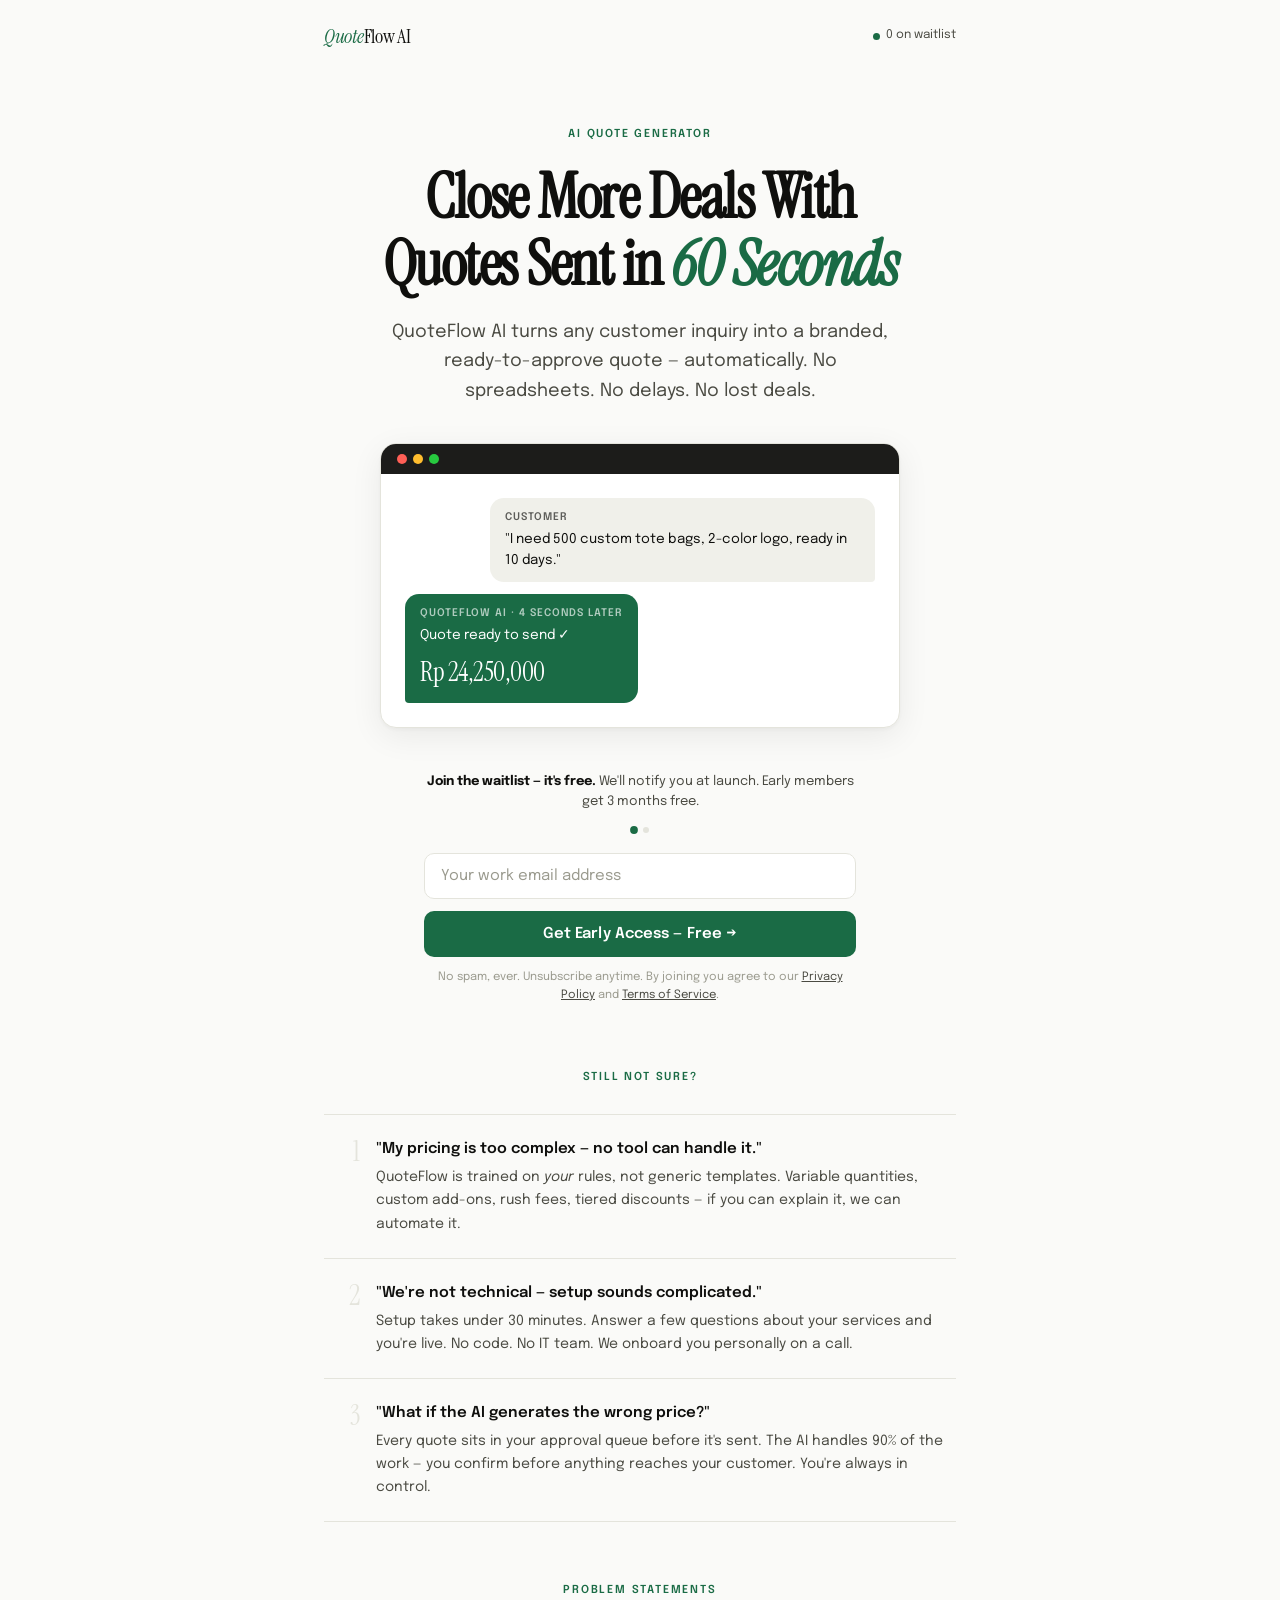
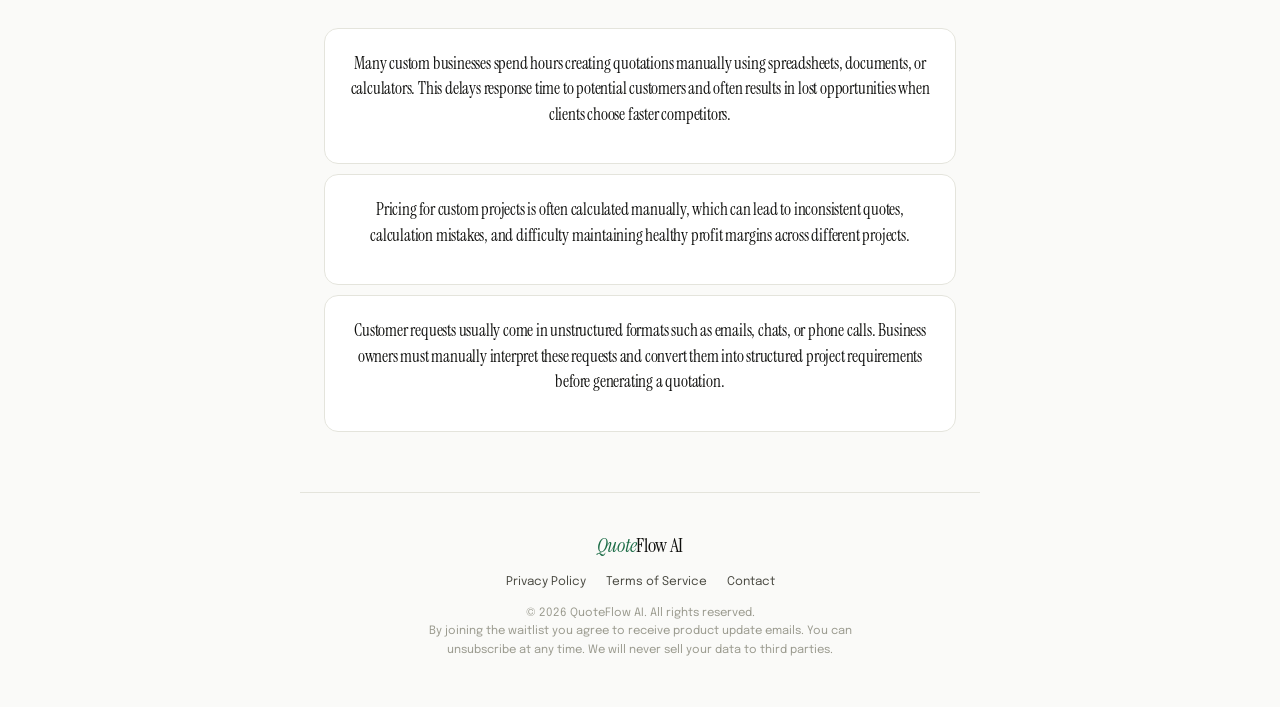
==== index.html @ b911acd9 "first commit" ====
<!doctype html>
<html lang="en">
  <head>
    <meta charset="UTF-8" />
    <meta name="viewport" content="width=device-width, initial-scale=1.0" />
    <title>QuoteFlow AI — Send Custom Business Quotes in 60 Seconds</title>
    <meta
      name="description"
      content="AI-powered quote generator for custom businesses. Stop losing deals to slow quotes. Generate, send, and close in under 60 seconds."
    />
    <link rel="preconnect" href="https://fonts.googleapis.com" />
    <link
      href="https://fonts.googleapis.com/css2?family=Instrument+Serif:ital@0;1&family=Epilogue:wght@400;500;600;700&display=swap"
      rel="stylesheet"
    />
    <link rel="icon" type="image/png" href="assets/logo.png" />

    <style>
      :root {
        --bg: #fafaf8;
        --ink: #0f0f0d;
        --ink2: #4a4a42;
        --accent: #1a6b45;
        --accent-light: #e8f5ef;
        --accent-hover: #155438;
        --border: #e4e4dc;
        --surface: #ffffff;
        --warn: #c0392b;
        --warn-bg: #fdf2f2;
      }

      *,
      *::before,
      *::after {
        box-sizing: border-box;
        margin: 0;
        padding: 0;
      }
      html {
        font-size: 16px;
      }
      body {
        background: var(--bg);
        color: var(--ink);
        font-family: "Epilogue", sans-serif;
        line-height: 1.6;
        -webkit-font-smoothing: antialiased;
      }

      /* ── NAV ── */
      nav {
        padding: 20px 24px;
        display: flex;
        align-items: center;
        justify-content: space-between;
        max-width: 680px;
        margin: 0 auto;
      }
      .logo {
        font-family: "Instrument Serif", serif;
        font-size: 20px;
        color: var(--ink);
        text-decoration: none;
        letter-spacing: -0.3px;
      }
      .logo em {
        font-style: italic;
        color: var(--accent);
      }
      .nav-count {
        font-size: 12px;
        color: var(--ink2);
        display: flex;
        align-items: center;
        gap: 6px;
      }
      .dot {
        width: 7px;
        height: 7px;
        border-radius: 50%;
        background: var(--accent);
        animation: blink 2s ease infinite;
      }
      @keyframes blink {
        0%,
        100% {
          opacity: 1;
        }
        50% {
          opacity: 0.3;
        }
      }

      /* ── HERO ── */
      .hero {
        max-width: 680px;
        margin: 0 auto;
        padding: 48px 24px 0;
        text-align: center;
      }
      .eyebrow {
        display: inline-block;
        font-size: 11px;
        font-weight: 600;
        letter-spacing: 1.8px;
        text-transform: uppercase;
        color: var(--accent);
        margin-bottom: 20px;
        animation: fadeUp 0.5s ease both;
      }
      h1 {
        font-family: "Instrument Serif", serif;
        font-size: clamp(38px, 7vw, 62px);
        line-height: 1.08;
        letter-spacing: -1.5px;
        color: var(--ink);
        margin-bottom: 20px;
        animation: fadeUp 0.5s 0.08s ease both;
      }
      h1 em {
        font-style: italic;
        color: var(--accent);
      }
      .subheadline {
        font-size: clamp(16px, 2.5vw, 18px);
        color: var(--ink2);
        font-weight: 400;
        max-width: 500px;
        margin: 0 auto 36px;
        line-height: 1.65;
        animation: fadeUp 0.5s 0.16s ease both;
      }

      /* ── PRODUCT VISUAL ── */
      .product-visual {
        margin: 0 auto 44px;
        max-width: 520px;
        background: var(--surface);
        border: 1px solid var(--border);
        border-radius: 16px;
        overflow: hidden;
        box-shadow:
          0 2px 4px rgba(0, 0, 0, 0.04),
          0 8px 32px rgba(0, 0, 0, 0.07);
        animation: fadeUp 0.5s 0.24s ease both;
      }
      .visual-bar {
        background: #1c1c1a;
        padding: 10px 16px;
        display: flex;
        align-items: center;
        gap: 6px;
      }
      .visual-bar span {
        width: 10px;
        height: 10px;
        border-radius: 50%;
      }
      .visual-bar span:nth-child(1) {
        background: #ff5f56;
      }
      .visual-bar span:nth-child(2) {
        background: #ffbd2e;
      }
      .visual-bar span:nth-child(3) {
        background: #27c93f;
      }
      .visual-body {
        padding: 24px;
        text-align: left;
      }
      .chat-bubble {
        display: flex;
        flex-direction: column;
        gap: 12px;
      }
      .msg {
        max-width: 82%;
        padding: 11px 15px;
        border-radius: 14px;
        font-size: 13.5px;
        line-height: 1.55;
      }
      .msg.user {
        background: #f0f0ea;
        color: var(--ink);
        align-self: flex-end;
        border-bottom-right-radius: 4px;
      }
      .msg.ai {
        background: var(--accent);
        color: #fff;
        align-self: flex-start;
        border-bottom-left-radius: 4px;
      }
      .msg-label {
        font-size: 10.5px;
        font-weight: 600;
        text-transform: uppercase;
        letter-spacing: 1px;
        opacity: 0.65;
        margin-bottom: 4px;
      }
      .quote-line {
        font-family: "Instrument Serif", serif;
        font-size: 26px;
        display: block;
        margin-top: 6px;
        letter-spacing: -0.5px;
      }

      /* ── FORM ── */
      .form-wrap {
        max-width: 480px;
        margin: 0 auto;
        padding: 0 24px;
        animation: fadeUp 0.5s 0.3s ease both;
      }
      .form-reason {
        font-size: 13px;
        color: var(--ink2);
        text-align: center;
        margin-bottom: 16px;
        line-height: 1.5;
      }
      .form-reason strong {
        color: var(--ink);
      }
      .form-step {
        display: none;
      }
      .form-step.active {
        display: block;
      }
      .step-progress {
        display: flex;
        justify-content: center;
        gap: 6px;
        margin-bottom: 20px;
      }
      .step-dot {
        width: 6px;
        height: 6px;
        border-radius: 50%;
        background: var(--border);
        transition:
          background 0.3s,
          transform 0.3s;
      }
      .step-dot.active {
        background: var(--accent);
        transform: scale(1.3);
      }
      .step-dot.done {
        background: var(--accent);
        opacity: 0.4;
      }
      .field-group {
        display: flex;
        flex-direction: column;
        gap: 10px;
        margin-bottom: 12px;
      }
      input[type="text"],
      input[type="email"],
      select {
        width: 100%;
        padding: 14px 16px;
        font-size: 15px;
        font-family: "Epilogue", sans-serif;
        background: var(--surface);
        border: 1.5px solid var(--border);
        border-radius: 10px;
        color: var(--ink);
        outline: none;
        transition:
          border-color 0.2s,
          box-shadow 0.2s;
        -webkit-appearance: none;
        appearance: none;
      }
      input::placeholder {
        color: #9a9a8e;
      }
      select {
        color: #9a9a8e;
      }
      select.filled {
        color: var(--ink);
      }
      input:focus,
      select:focus {
        border-color: var(--accent);
        box-shadow: 0 0 0 3px rgba(26, 107, 69, 0.1);
      }
      input.error {
        border-color: var(--warn) !important;
        box-shadow: 0 0 0 3px rgba(192, 57, 43, 0.08) !important;
        background: var(--warn-bg);
      }

      /* Inline field hint (error or helper) */
      .field-hint {
        font-size: 12px;
        margin-top: -4px;
        padding: 0 4px;
        line-height: 1.4;
      }
      .field-hint.error-hint {
        color: var(--warn);
      }

      /* Form-level error banner */
      .form-error-box {
        display: none;
        background: var(--warn-bg);
        border: 1px solid rgba(192, 57, 43, 0.25);
        border-radius: 10px;
        padding: 12px 16px;
        font-size: 13.5px;
        color: var(--warn);
        margin-bottom: 14px;
        line-height: 1.5;
        text-align: center;
      }

      .btn {
        width: 100%;
        padding: 15px;
        background: var(--accent);
        color: #fff;
        border: none;
        border-radius: 10px;
        font-size: 15px;
        font-family: "Epilogue", sans-serif;
        font-weight: 600;
        cursor: pointer;
        transition:
          background 0.2s,
          transform 0.15s,
          opacity 0.2s;
        letter-spacing: 0.1px;
        display: flex;
        align-items: center;
        justify-content: center;
        gap: 8px;
      }
      .btn:hover:not(:disabled) {
        background: var(--accent-hover);
        transform: translateY(-1px);
      }
      .btn:active:not(:disabled) {
        transform: translateY(0);
      }
      .btn:disabled {
        opacity: 0.65;
        cursor: not-allowed;
      }

      .btn.secondary {
        background: transparent;
        color: var(--ink2);
        font-weight: 500;
        font-size: 13px;
        padding: 10px;
        margin-top: 2px;
        border: none;
        cursor: pointer;
        font-family: "Epilogue", sans-serif;
        transition: color 0.2s;
        width: 100%;
        display: flex;
        align-items: center;
        justify-content: center;
      }
      .btn.secondary:hover:not(:disabled) {
        color: var(--ink);
        background: transparent;
        transform: none;
      }

      /* Spinner */
      .spinner {
        width: 15px;
        height: 15px;
        border: 2px solid rgba(255, 255, 255, 0.35);
        border-top-color: #fff;
        border-radius: 50%;
        animation: spin 0.7s linear infinite;
        flex-shrink: 0;
      }
      .btn.secondary .spinner {
        border-color: rgba(0, 0, 0, 0.2);
        border-top-color: var(--ink2);
      }
      @keyframes spin {
        to {
          transform: rotate(360deg);
        }
      }

      .privacy-note {
        text-align: center;
        font-size: 11.5px;
        color: #9a9a8e;
        margin-top: 12px;
        line-height: 1.55;
      }
      .privacy-note a {
        color: var(--ink2);
        text-decoration: underline;
      }

      /* ── BELOW FOLD ── */
      .below-fold {
        max-width: 680px;
        margin: 0 auto;
        padding: 64px 24px 0;
      }
      .section-label {
        font-size: 11px;
        font-weight: 600;
        letter-spacing: 1.8px;
        text-transform: uppercase;
        color: var(--accent);
        margin-bottom: 28px;
        text-align: center;
      }

      /* Objections */
      .objections {
        margin-bottom: 60px;
      }
      .obj-list {
        display: flex;
        flex-direction: column;
      }
      .obj-item {
        display: grid;
        grid-template-columns: 36px 1fr;
        gap: 16px;
        padding: 22px 0;
        border-bottom: 1px solid var(--border);
        align-items: start;
      }
      .obj-item:first-child {
        border-top: 1px solid var(--border);
      }
      .obj-num {
        font-family: "Instrument Serif", serif;
        font-size: 28px;
        color: var(--border);
        line-height: 1.1;
        text-align: right;
      }
      .obj-content h3 {
        font-size: 15px;
        font-weight: 600;
        margin-bottom: 5px;
      }
      .obj-content p {
        font-size: 14px;
        color: var(--ink2);
        line-height: 1.65;
      }

      /* Social proof */
      .social-proof {
        margin-bottom: 60px;
      }
      .problem-statement {
        background: var(--surface);
        border: 1px solid var(--border);
        border-radius: 14px;
        padding: 22px 24px;
        margin-bottom: 10px;
      }
      .problem-statement blockquote {
        font-family: "Instrument Serif", serif;
        text-align: center;
        font-size: 17px;
        line-height: 1.5;
        color: var(--ink);
        margin-bottom: 14px;
        letter-spacing: -0.2px;
      }

      /* ── SUCCESS ── */
      .success-state {
        display: none;
        text-align: center;
        padding: 36px 24px;
        max-width: 480px;
        margin: 0 auto;
      }
      .success-icon {
        width: 52px;
        height: 52px;
        background: var(--accent-light);
        border-radius: 50%;
        display: flex;
        align-items: center;
        justify-content: center;
        font-size: 22px;
        margin: 0 auto 18px;
        color: var(--accent);
      }
      .success-state h2 {
        font-family: "Instrument Serif", serif;
        font-size: 28px;
        letter-spacing: -0.5px;
        margin-bottom: 10px;
      }
      .success-state p {
        font-size: 15px;
        color: var(--ink2);
        max-width: 340px;
        margin: 0 auto 20px;
        line-height: 1.6;
      }
      .share-row {
        display: flex;
        gap: 10px;
        justify-content: center;
        flex-wrap: wrap;
        margin-top: 18px;
      }
      .share-btn {
        padding: 9px 18px;
        border-radius: 8px;
        font-size: 13px;
        font-weight: 600;
        font-family: "Epilogue", sans-serif;
        cursor: pointer;
        border: 1.5px solid var(--border);
        background: transparent;
        color: var(--ink2);
        transition: border-color 0.2s;
      }
      .share-btn:hover {
        border-color: var(--ink);
      }

      /* ── FOOTER ── */
      footer {
        max-width: 680px;
        margin: 0 auto;
        padding: 36px 24px 48px;
        border-top: 1px solid var(--border);
        display: flex;
        flex-direction: column;
        align-items: center;
        gap: 12px;
        text-align: center;
      }
      .footer-links {
        display: flex;
        gap: 20px;
        flex-wrap: wrap;
        justify-content: center;
      }
      .footer-links a {
        font-size: 12px;
        color: var(--ink2);
        text-decoration: none;
        transition: color 0.2s;
      }
      .footer-links a:hover {
        color: var(--ink);
      }
      footer p {
        font-size: 11.5px;
        color: #9a9a8e;
        line-height: 1.6;
        max-width: 480px;
      }

      /* ── ANIMATIONS ── */
      @keyframes fadeUp {
        from {
          opacity: 0;
          transform: translateY(16px);
        }
        to {
          opacity: 1;
          transform: translateY(0);
        }
      }
      .reveal {
        opacity: 0;
        transform: translateY(18px);
        transition:
          opacity 0.55s ease,
          transform 0.55s ease;
      }
      .reveal.in {
        opacity: 1;
        transform: translateY(0);
      }

      /* ── RESPONSIVE ── */
      @media (max-width: 480px) {
        h1 {
          font-size: 36px;
          letter-spacing: -1px;
        }
        .visual-body {
          padding: 18px;
        }
        .obj-item {
          grid-template-columns: 28px 1fr;
          gap: 12px;
        }
      }
    </style>
  </head>
  <body>
    <!-- NAV -->
    <nav>
      <a class="logo" href="#"><em>Quote</em>Flow AI</a>
      <div class="nav-count">
        <span class="dot"></span>
        <span id="nav-count">0 on waitlist</span>
      </div>
    </nav>

    <!-- HERO -->
    <section class="hero">
      <span class="eyebrow">AI Quote Generator</span>
      <h1>Close More Deals With<br />Quotes Sent in <em>60 Seconds</em></h1>
      <p class="subheadline">
        QuoteFlow AI turns any customer inquiry into a branded, ready-to-approve
        quote — automatically. No spreadsheets. No delays. No lost deals.
      </p>

      <div class="product-visual">
        <div class="visual-bar"><span></span><span></span><span></span></div>
        <div class="visual-body">
          <div class="chat-bubble">
            <div class="msg user">
              <div class="msg-label">Customer</div>
              "I need 500 custom tote bags, 2-color logo, ready in 10 days."
            </div>
            <div class="msg ai">
              <div class="msg-label">QuoteFlow AI · 4 seconds later</div>
              Quote ready to send ✓
              <span class="quote-line">Rp 24,250,000</span>
            </div>
          </div>
        </div>
      </div>
    </section>

    <!-- WAITLIST FORM -->
    <div class="form-wrap" id="form-wrap">
      <p class="form-reason">
        <strong>Join the waitlist — it's free.</strong> We'll notify you at
        launch. Early members get 3 months free.
      </p>

      <div class="step-progress">
        <span class="step-dot active" id="dot-1"></span>
        <span class="step-dot" id="dot-2"></span>
      </div>

      <!-- Step 1: email only -->
      <div class="form-step active" id="step-1">
        <div id="form-error-1" class="form-error-box"></div>
        <div class="field-group">
          <input
            type="email"
            id="s1-email"
            placeholder="Your work email address"
            autocomplete="email"
          />
        </div>
        <button class="btn" id="btn-step1" onclick="goStep2()">
          Get Early Access — Free →
        </button>
        <p class="privacy-note">
          No spam, ever. Unsubscribe anytime. By joining you agree to our
          <a href="#privacy">Privacy Policy</a> and
          <a href="#terms">Terms of Service</a>.
        </p>
      </div>

      <!-- Step 2: qualify -->
      <div class="form-step" id="step-2">
        <div id="form-error-2" class="form-error-box"></div>
        <div class="field-group">
          <input
            type="text"
            id="s2-name"
            placeholder="Your first name"
            autocomplete="given-name"
          />
          <select id="s2-type" onchange="this.classList.add('filled')">
            <option value="" disabled selected>Type of business you run</option>
            <option>Printing &amp; Merchandise</option>
            <option>Events &amp; Catering</option>
            <option>Cleaning &amp; Maintenance</option>
            <option>Construction &amp; Renovation</option>
            <option>Consulting &amp; Services</option>
            <option>Logistics &amp; Delivery</option>
            <option>Other custom business</option>
          </select>
        </div>
        <button class="btn" id="btn-submit" onclick="submitForm()">
          Reserve My Spot →
        </button>
        <button class="btn secondary" id="btn-skip" onclick="skipStep2()">
          Skip this step
        </button>
        <p class="privacy-note">Takes 10 seconds. No credit card required.</p>
      </div>
    </div>

    <!-- SUCCESS -->
    <div class="success-state" id="success-state">
      <div class="success-icon">✓</div>
      <h2>You're on the list.</h2>
      <p>
        We'll email you the moment early access opens. Early members get
        <strong>3 months free</strong>.
      </p>
      <div class="share-row">
        <button class="share-btn" onclick="shareTwitter()">Share on X</button>
        <button class="share-btn" onclick="shareWhatsApp()">
          Share on WhatsApp
        </button>
      </div>
    </div>

    <!-- BELOW FOLD -->
    <div class="below-fold">
      <div class="objections reveal">
        <div class="section-label">Still Not Sure?</div>
        <div class="obj-list">
          <div class="obj-item">
            <div class="obj-num">1</div>
            <div class="obj-content">
              <h3>"My pricing is too complex — no tool can handle it."</h3>
              <p>
                QuoteFlow is trained on <em>your</em> rules, not generic
                templates. Variable quantities, custom add-ons, rush fees,
                tiered discounts — if you can explain it, we can automate it.
              </p>
            </div>
          </div>
          <div class="obj-item">
            <div class="obj-num">2</div>
            <div class="obj-content">
              <h3>"We're not technical — setup sounds complicated."</h3>
              <p>
                Setup takes under 30 minutes. Answer a few questions about your
                services and you're live. No code. No IT team. We onboard you
                personally on a call.
              </p>
            </div>
          </div>
          <div class="obj-item">
            <div class="obj-num">3</div>
            <div class="obj-content">
              <h3>"What if the AI generates the wrong price?"</h3>
              <p>
                Every quote sits in your approval queue before it's sent. The AI
                handles 90% of the work — you confirm before anything reaches
                your customer. You're always in control.
              </p>
            </div>
          </div>
        </div>
      </div>

      <div class="social-proof reveal">
        <div class="section-label">problem statements</div>
        <div class="problem-statement">
          <blockquote>
            Many custom businesses spend hours creating quotations manually
            using spreadsheets, documents, or calculators. This delays response
            time to potential customers and often results in lost opportunities
            when clients choose faster competitors.
          </blockquote>
        </div>
        <div class="problem-statement">
          <blockquote>
            Pricing for custom projects is often calculated manually, which can
            lead to inconsistent quotes, calculation mistakes, and difficulty
            maintaining healthy profit margins across different projects.
          </blockquote>
        </div>
        <div class="problem-statement">
          <blockquote>
            Customer requests usually come in unstructured formats such as
            emails, chats, or phone calls. Business owners must manually
            interpret these requests and convert them into structured project
            requirements before generating a quotation.
          </blockquote>
        </div>
      </div>
    </div>

    <!-- FOOTER -->
    <footer>
      <a class="logo" href="#"><em>Quote</em>Flow AI</a>
      <div class="footer-links">
        <a href="privacy-policy.html" id="privacy">Privacy Policy</a>
        <a href="terms-of-service.html" id="terms">Terms of Service</a>
        <a href="contact.html" id="contact">Contact</a>
      </div>
      <p>
        © 2026 QuoteFlow AI. All rights reserved.<br />
        By joining the waitlist you agree to receive product update emails. You
        can unsubscribe at any time. We will never sell your data to third
        parties.
      </p>
    </footer>

    <script>
      // ─────────────────────────────────────────────
      // Waitlist count
      // ─────────────────────────────────────────────
      document.addEventListener("DOMContentLoaded", () => {
        fetchNumberOfWaitingList();
      });

      // ─────────────────────────────────────────────
      // Supabase config
      // ─────────────────────────────────────────────
      const SUPABASE_URL = "https://mjnauehridsaifwrlgvd.supabase.co";
      const SUPABASE_KEY = "sb_publishable_pMNjaaABKfyoD5Botmt80w_y_D4j9Zf";

      async function fetchNumberOfWaitingList() {
        try {
          const res = await fetch(`${SUPABASE_URL}/rest/v1/waitlist`, {
            method: "HEAD",
            headers: {
              apikey: SUPABASE_KEY,
              Authorization: `Bearer ${SUPABASE_KEY}`,
              Prefer: "count=exact,head=true",
            },
          });

          if (!res.ok)
            throw new Error("Failed to fetch number of waiting list");

          const contentRange = res.headers.get("content-range");
          const count = contentRange ? contentRange.split("/")[1] : 0;

          const navCountEl = document.getElementById("nav-count");
          if (navCountEl) {
            navCountEl.textContent = `${count} on waitlist`;
          }
        } catch (err) {
          console.error(err);
        }
      }

      async function insertWaitlist(payload) {
        let res;
        try {
          res = await fetch(`${SUPABASE_URL}/rest/v1/waitlist`, {
            method: "POST",
            headers: {
              "Content-Type": "application/json",
              apikey: SUPABASE_KEY,
              Authorization: `Bearer ${SUPABASE_KEY}`,
              Prefer: "return=minimal",
            },
            body: JSON.stringify(payload),
          });

          if (res.ok) return;

          const errBody = await res.json().catch(() => ({}));
          const msg = (errBody.message || errBody.details || "").toLowerCase();
          const code = errBody.code || "";

          if (
            res.status === 409 ||
            code === "23505" ||
            msg.includes("duplicate")
          ) {
            throw { type: "duplicate" };
          }

          if (res.status === 400) {
            throw {
              type: "bad_request",
              detail: errBody.message || "Invalid data.",
            };
          }

          if (res.status === 401 || res.status === 403) {
            throw { type: "auth", detail: "Configuration error." };
          }

          if (res.status >= 500) {
            throw { type: "server" };
          }

          throw { type: "unknown", status: res.status };
        } catch (err) {
          if (err.type) throw err;

          throw { type: "network", detail: err.message };
        }
      }

      // ─────────────────────────────────────────────
      // State
      // ─────────────────────────────────────────────
      let collectedEmail = "";
      let isSubmitting = false;

      // ─────────────────────────────────────────────
      // Validation helpers
      // ─────────────────────────────────────────────
      function isValidEmail(v) {
        return /^[^\s@]+@[^\s@]+\.[^\s@]{2,}$/.test(v);
      }

      // ─────────────────────────────────────────────
      // Field-level error UI
      // ─────────────────────────────────────────────
      function setFieldError(el, msg) {
        el.classList.add("error");
        const existing = el.parentElement.querySelector(".field-hint");
        if (existing) existing.remove();
        const hint = document.createElement("p");
        hint.className = "field-hint error-hint";
        hint.textContent = msg;
        el.after(hint);
        el.addEventListener("input", () => clearFieldError(el), { once: true });
      }

      function clearFieldError(el) {
        el.classList.remove("error");
        const hint = el.parentElement.querySelector(".field-hint");
        if (hint) hint.remove();
      }

      // ─────────────────────────────────────────────
      // Form-level error banner
      // ─────────────────────────────────────────────
      function showBanner(stepId, msg) {
        const box = document.getElementById("form-error-" + stepId);
        box.textContent = msg;
        box.style.display = "block";
        box.scrollIntoView({ behavior: "smooth", block: "nearest" });
      }

      function hideBanner(stepId) {
        const box = document.getElementById("form-error-" + stepId);
        if (box) box.style.display = "none";
      }

      // ─────────────────────────────────────────────
      // Button loading state
      // ─────────────────────────────────────────────
      function setLoading(btn, on, label) {
        if (on) {
          btn.disabled = true;
          btn.innerHTML = `<span class="spinner"></span> ${label || "Saving…"}`;
        } else {
          btn.disabled = false;
          btn.textContent = btn.dataset.label;
        }
      }

      // ─────────────────────────────────────────────
      // Cache original labels on page load
      // ─────────────────────────────────────────────
      document.addEventListener("DOMContentLoaded", () => {
        document.querySelectorAll(".btn").forEach((b) => {
          b.dataset.label = b.textContent.trim();
        });

        document.getElementById("s1-email").addEventListener("keydown", (e) => {
          if (e.key === "Enter") goStep2();
        });
        document.getElementById("s2-name").addEventListener("keydown", (e) => {
          if (e.key === "Enter") submitForm();
        });
      });

      // ─────────────────────────────────────────────
      // Error message map
      // ─────────────────────────────────────────────
      function getErrorMessage(err) {
        if (!navigator.onLine) {
          return "You appear to be offline. Please check your connection and try again.";
        }
        switch (err.type) {
          case "duplicate":
            return "This email is already on the waitlist — you're in! 🎉 Check your inbox for a confirmation.";
          case "bad_request":
            return (
              err.detail ||
              "Something looks off with the data submitted. Please try again."
            );
          case "auth":
            return "Configuration error on our end. Please email hello@quoteflow.ai.";
          case "server":
            return "Our server had a hiccup. Please try again in a moment.";
          default:
            return "Something went wrong. Please try again or contact hello@quoteflow.ai.";
        }
      }

      // ─────────────────────────────────────────────
      // Step 1 → Step 2
      // ─────────────────────────────────────────────
      function goStep2() {
        hideBanner(1);
        const emailEl = document.getElementById("s1-email");
        const email = emailEl.value.trim();

        if (!email) {
          setFieldError(emailEl, "Please enter your email address.");
          emailEl.focus();
          return;
        }
        if (!isValidEmail(email)) {
          setFieldError(
            emailEl,
            "Please enter a valid email — e.g. you@company.com",
          );
          emailEl.focus();
          return;
        }

        collectedEmail = email;

        document.getElementById("step-1").classList.remove("active");
        document.getElementById("step-2").classList.add("active");
        document.getElementById("dot-1").classList.remove("active");
        document.getElementById("dot-1").classList.add("done");
        document.getElementById("dot-2").classList.add("active");
        document.getElementById("s2-name").focus();
      }

      // ─────────────────────────────────────────────
      // Step 2 submit (with name + type)
      // ─────────────────────────────────────────────
      async function submitForm() {
        if (isSubmitting) return;
        hideBanner(2);

        const nameEl = document.getElementById("s2-name");
        const typeEl = document.getElementById("s2-type");
        const btn = document.getElementById("btn-submit");

        const name = nameEl.value.trim();
        const business_type = typeEl.value || null;

        if (!name) {
          setFieldError(nameEl, "Please enter your name.");
          nameEl.focus();
          return;
        }

        isSubmitting = true;
        setLoading(btn, true, "Saving…");
        document.getElementById("btn-skip").disabled = true;

        try {
          await insertWaitlist({ email: collectedEmail, name, business_type });
          showSuccess();
        } catch (err) {
          setLoading(btn, false);
          document.getElementById("btn-skip").disabled = false;
          isSubmitting = false;

          showBanner(2, getErrorMessage(err));
        }
      }

      // ─────────────────────────────────────────────
      // Skip step 2 (email only)
      // ─────────────────────────────────────────────
      async function skipStep2() {
        if (isSubmitting) return;
        hideBanner(2);

        const btn = document.getElementById("btn-skip");
        const submit = document.getElementById("btn-submit");

        isSubmitting = true;
        setLoading(btn, true, "Saving…");
        submit.disabled = true;

        try {
          await insertWaitlist({
            email: collectedEmail,
            name: null,
            business_type: null,
          });
          showSuccess();
        } catch (err) {
          setLoading(btn, false);
          submit.disabled = false;
          isSubmitting = false;

          showBanner(2, getErrorMessage(err));
        }
      }

      // ─────────────────────────────────────────────
      // Show success screen
      // ─────────────────────────────────────────────
      function showSuccess() {
        isSubmitting = false;
        document.getElementById("form-wrap").style.display = "none";
        const s = document.getElementById("success-state");
        s.style.display = "block";
        s.style.animation = "fadeUp 0.45s ease both";
        s.scrollIntoView({ behavior: "smooth", block: "center" });

        fetchNumberOfWaitingList();
      }

      // ─────────────────────────────────────────────
      // Share buttons
      // ─────────────────────────────────────────────
      function shareTwitter() {
        window.open(
          "https://twitter.com/intent/tweet?text=Just%20joined%20the%20waitlist%20for%20QuoteFlow%20AI%20%E2%80%94%20AI%20that%20generates%20custom%20business%20quotes%20in%2060%20seconds.%20Get%20early%20access%3A%20https%3A%2F%2Fquoteflow.ai",
          "_blank",
        );
      }
      function shareWhatsApp() {
        window.open(
          "https://wa.me/?text=Just%20joined%20QuoteFlow%20AI%20%E2%80%94%20AI-generated%20business%20quotes%20in%2060%20seconds.%20Check%20it%20out%3A%20https%3A%2F%2Fquoteflow.ai",
          "_blank",
        );
      }

      // ─────────────────────────────────────────────
      // Scroll reveal
      // ─────────────────────────────────────────────
      const revealObserver = new IntersectionObserver(
        (entries) => {
          entries.forEach((e) => {
            if (e.isIntersecting) e.target.classList.add("in");
          });
        },
        { threshold: 0.1 },
      );
      document
        .querySelectorAll(".reveal")
        .forEach((el) => revealObserver.observe(el));

      // ─────────────────────────────────────────────
      // Copy email
      // ─────────────────────────────────────────────
      async function copyEmail() {
        try {
          await navigator.clipboard.writeText("valentinovbill0@gmail.com");
          alert("Email address copied to clipboard!");
        } catch (err) {
          console.error(err);
        }
      }
    </script>
  </body>
</html>
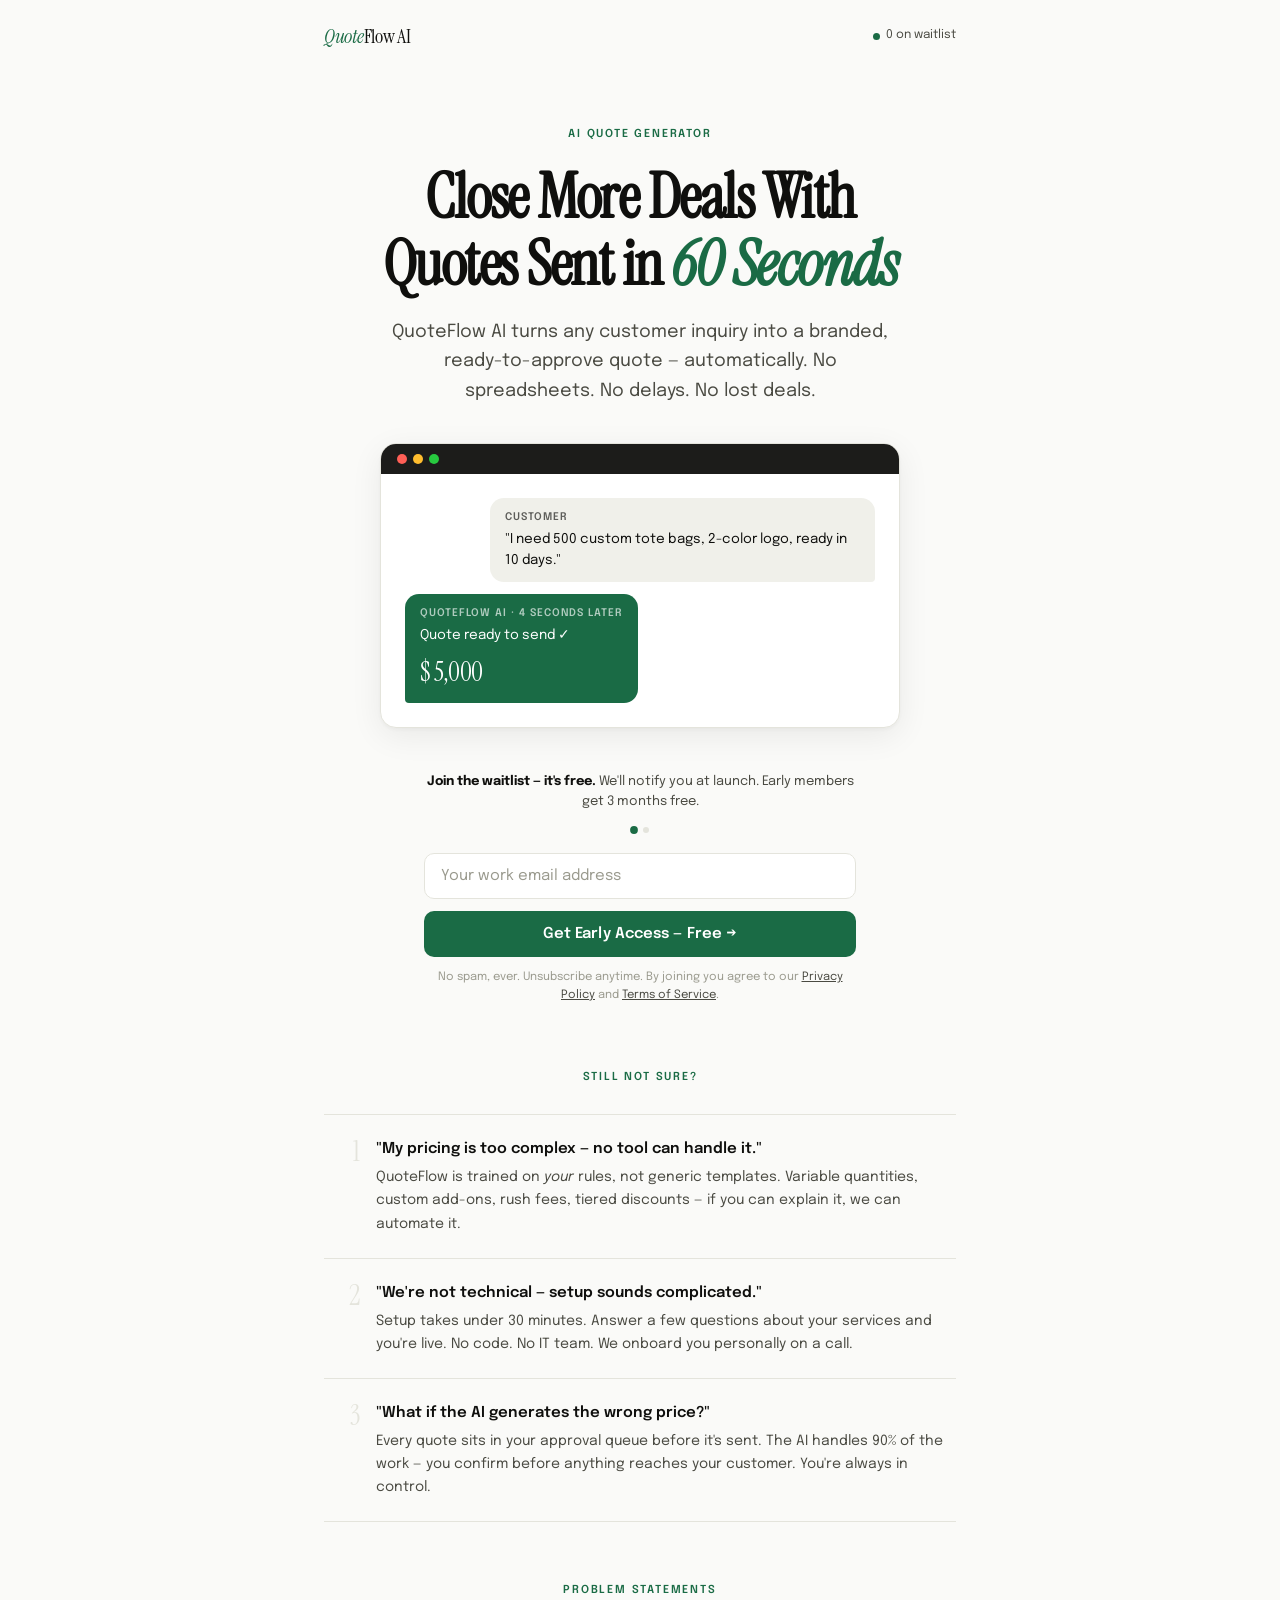
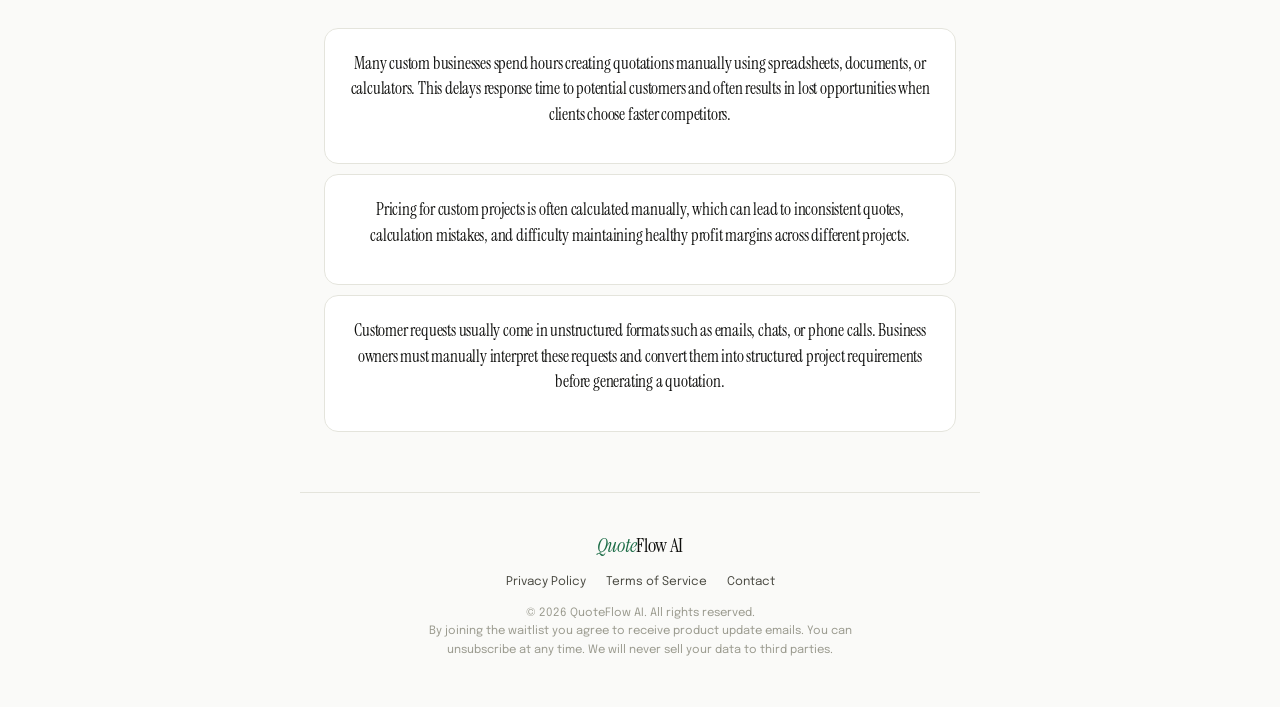
==== commit 583029b1: "fix: fixed price example" ====
--- a/index.html
+++ b/index.html
@@ -644,7 +644,7 @@
             <div class="msg ai">
               <div class="msg-label">QuoteFlow AI · 4 seconds later</div>
               Quote ready to send ✓
-              <span class="quote-line">Rp 24,250,000</span>
+              <span class="quote-line">$ 5,000</span>
             </div>
           </div>
         </div>
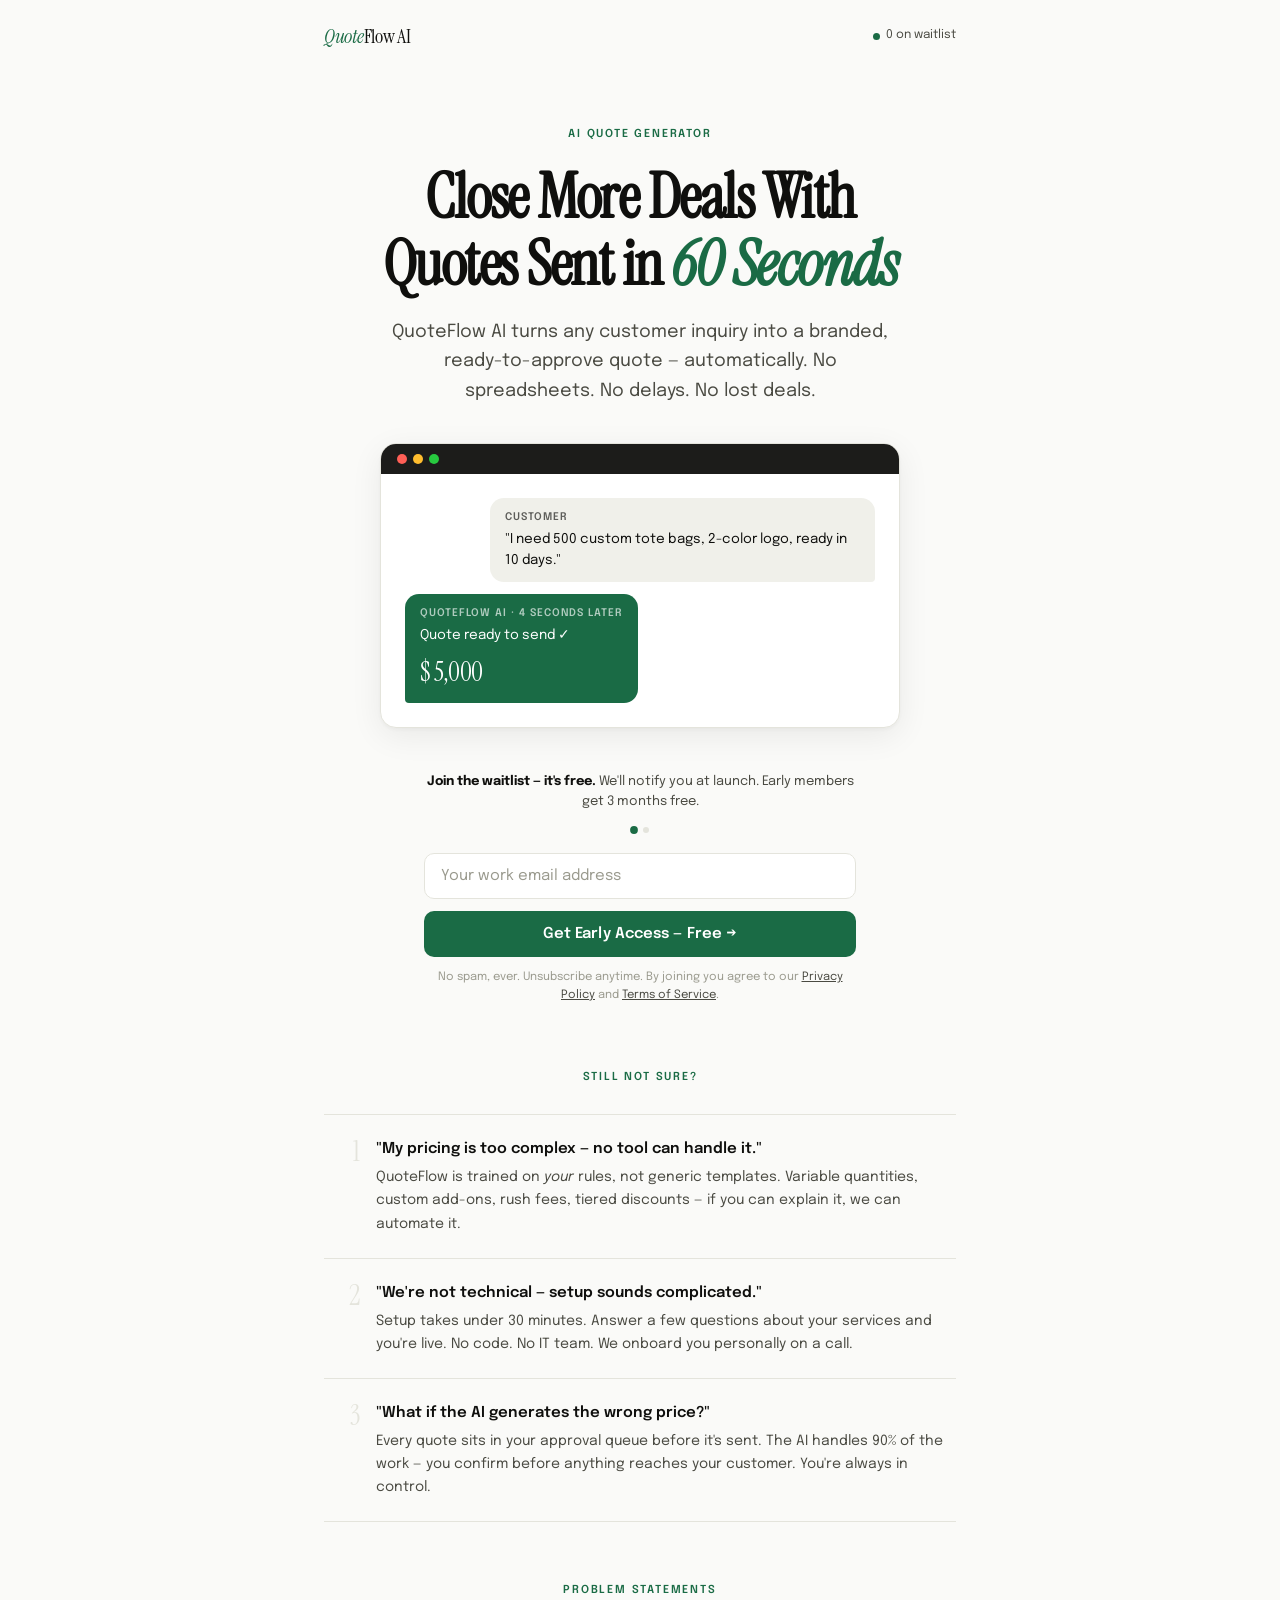
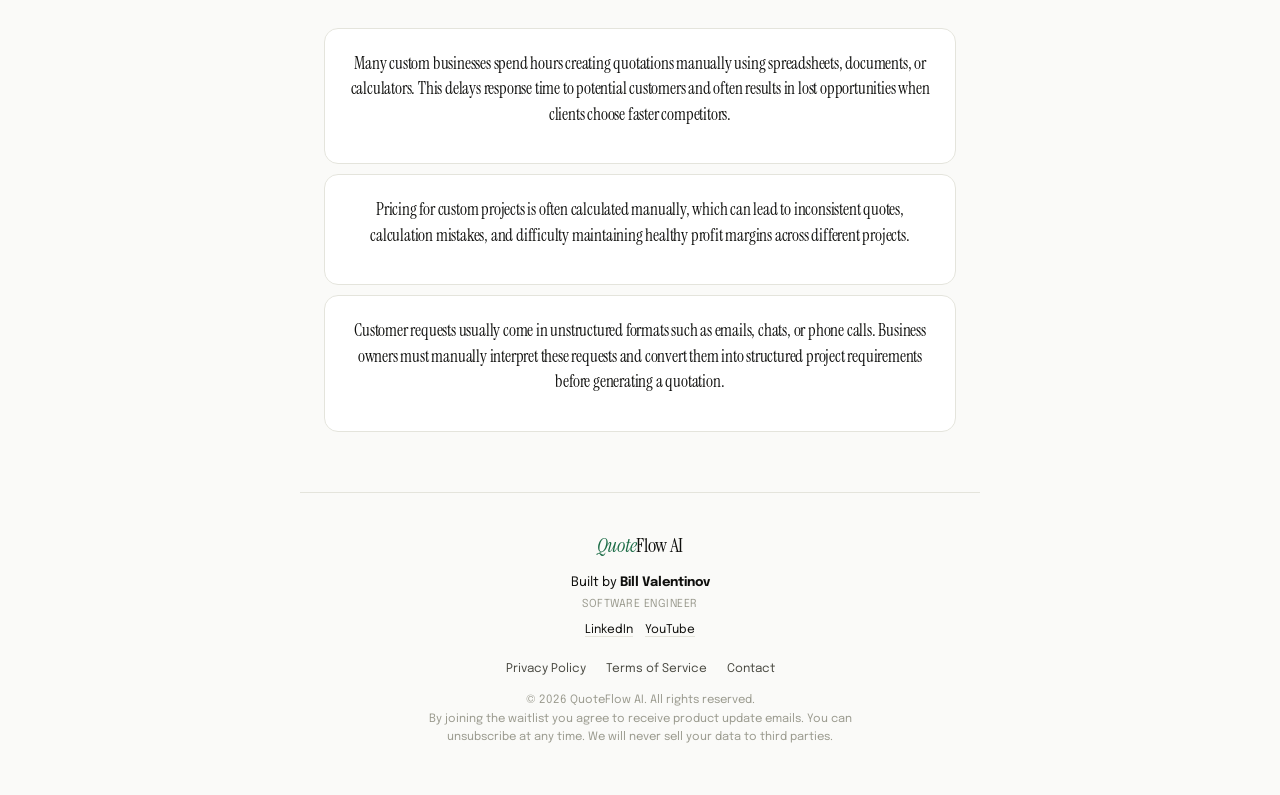
==== commit e727e57d: "feat: add new email and new footer" ====
--- a/index.html
+++ b/index.html
@@ -573,6 +573,38 @@
         color: #9a9a8e;
         line-height: 1.6;
         max-width: 480px;
+      }
+
+      .built-by {
+        font-size: 13px;
+        color: var(--ink);
+        margin-bottom: 8px;
+      }
+      .built-by .role {
+        display: block;
+        font-size: 11px;
+        color: #9a9a8e;
+        margin-top: 2px;
+        text-transform: uppercase;
+        letter-spacing: 0.5px;
+      }
+      .personal-links {
+        display: flex;
+        gap: 12px;
+        justify-content: center;
+        margin-top: 8px;
+      }
+      .personal-links a {
+        font-size: 12px;
+        color: var(--ink);
+        text-decoration: underline;
+        text-decoration-color: var(--border);
+        text-underline-offset: 3px;
+        transition: all 0.2s;
+      }
+      .personal-links a:hover {
+        text-decoration-color: var(--ink);
+        opacity: 0.8;
       }
 
       /* ── ANIMATIONS ── */
@@ -803,11 +835,30 @@
     <!-- FOOTER -->
     <footer>
       <a class="logo" href="#"><em>Quote</em>Flow AI</a>
+
+      <div class="built-by">
+        <span>Built by <strong>Bill Valentinov</strong></span>
+        <span class="role">Software Engineer</span>
+        <div class="personal-links">
+          <a
+            href="https://www.linkedin.com/in/bill-valentinov-42a8a4250"
+            target="_blank"
+            >LinkedIn</a
+          >
+          <a
+            href="https://www.youtube.com/@valentinovSoftware/videos"
+            target="_blank"
+            >YouTube</a
+          >
+        </div>
+      </div>
+
       <div class="footer-links">
-        <a href="privacy-policy.html" id="privacy">Privacy Policy</a>
-        <a href="terms-of-service.html" id="terms">Terms of Service</a>
-        <a href="contact.html" id="contact">Contact</a>
+        <a href="privacy-policy.html">Privacy Policy</a>
+        <a href="terms-of-service.html">Terms of Service</a>
+        <a href="contact.html">Contact</a>
       </div>
+
       <p>
         © 2026 QuoteFlow AI. All rights reserved.<br />
         By joining the waitlist you agree to receive product update emails. You
@@ -1121,22 +1172,6 @@
       }
 
       // ─────────────────────────────────────────────
-      // Share buttons
-      // ─────────────────────────────────────────────
-      function shareTwitter() {
-        window.open(
-          "https://twitter.com/intent/tweet?text=Just%20joined%20the%20waitlist%20for%20QuoteFlow%20AI%20%E2%80%94%20AI%20that%20generates%20custom%20business%20quotes%20in%2060%20seconds.%20Get%20early%20access%3A%20https%3A%2F%2Fquoteflow.ai",
-          "_blank",
-        );
-      }
-      function shareWhatsApp() {
-        window.open(
-          "https://wa.me/?text=Just%20joined%20QuoteFlow%20AI%20%E2%80%94%20AI-generated%20business%20quotes%20in%2060%20seconds.%20Check%20it%20out%3A%20https%3A%2F%2Fquoteflow.ai",
-          "_blank",
-        );
-      }
-
-      // ─────────────────────────────────────────────
       // Scroll reveal
       // ─────────────────────────────────────────────
       const revealObserver = new IntersectionObserver(
@@ -1156,7 +1191,7 @@
       // ─────────────────────────────────────────────
       async function copyEmail() {
         try {
-          await navigator.clipboard.writeText("valentinovbill0@gmail.com");
+          await navigator.clipboard.writeText("hello@quoteflowai.online");
           alert("Email address copied to clipboard!");
         } catch (err) {
           console.error(err);
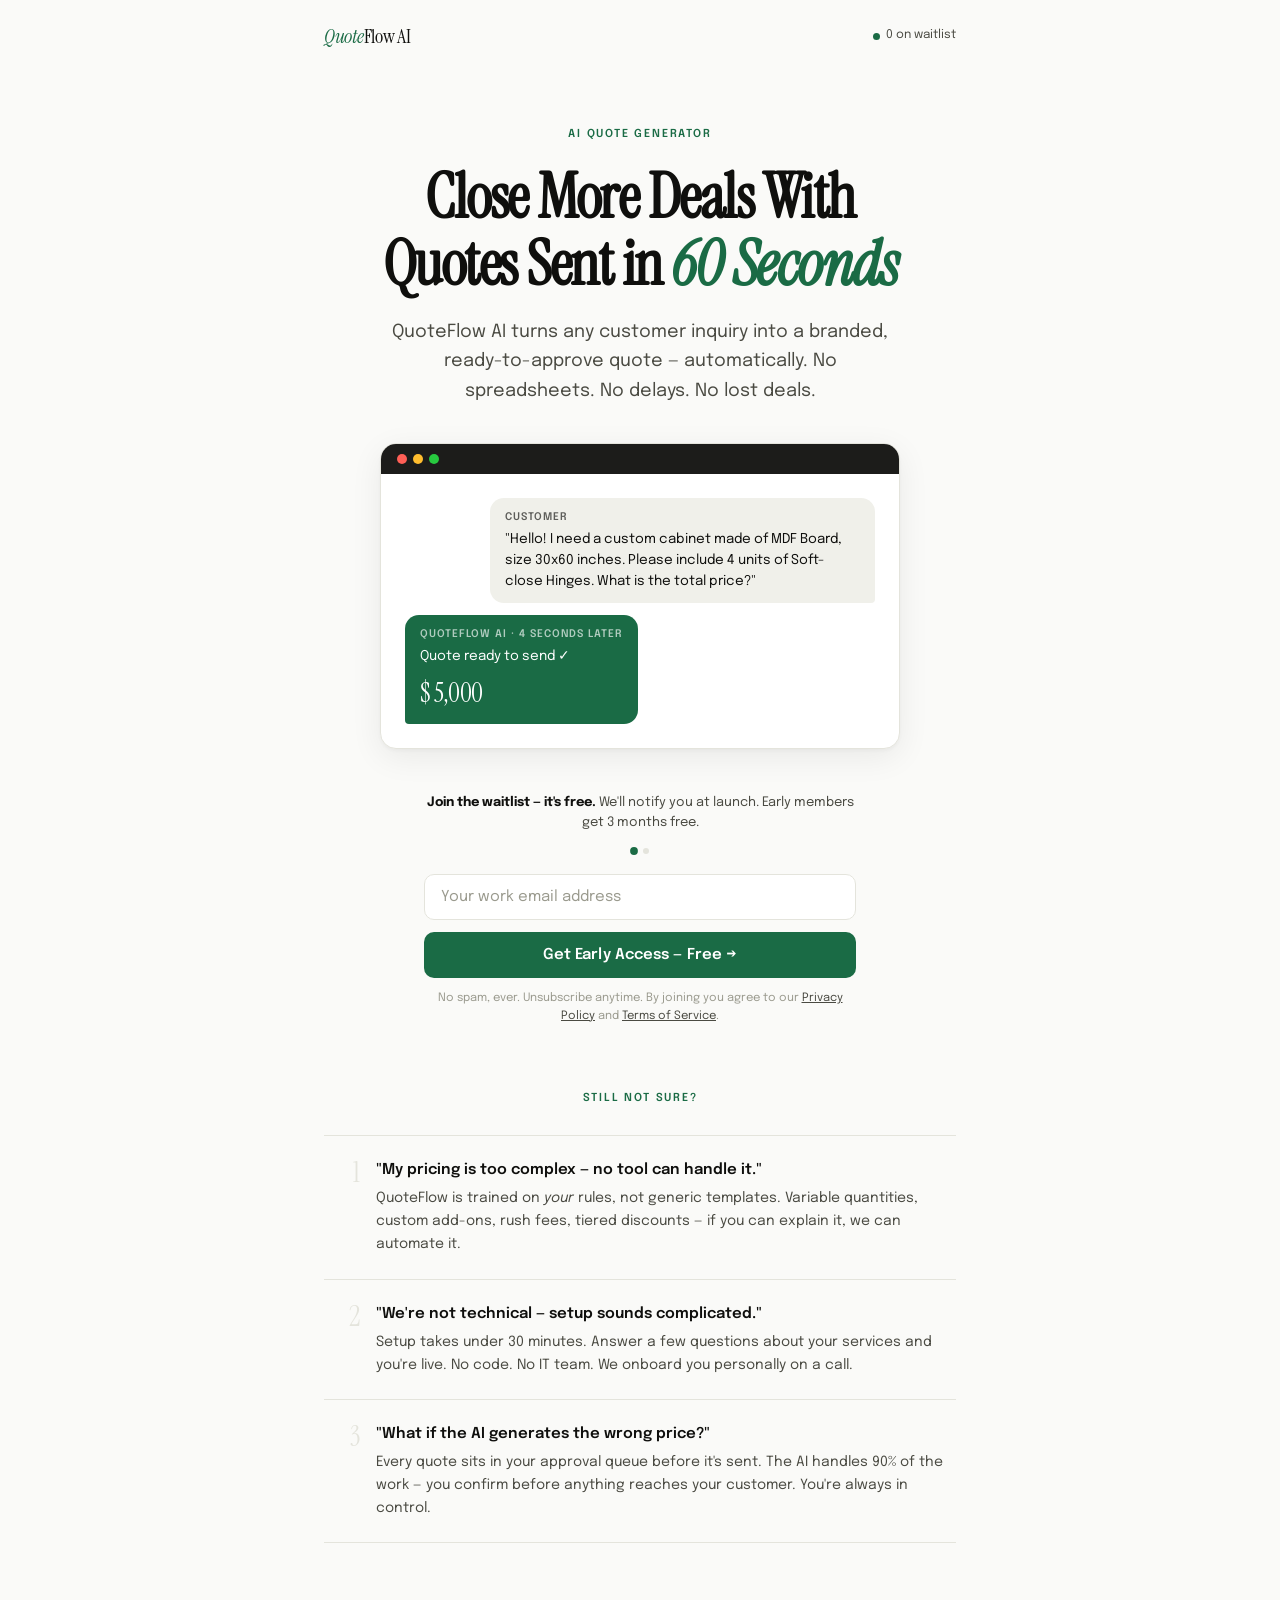
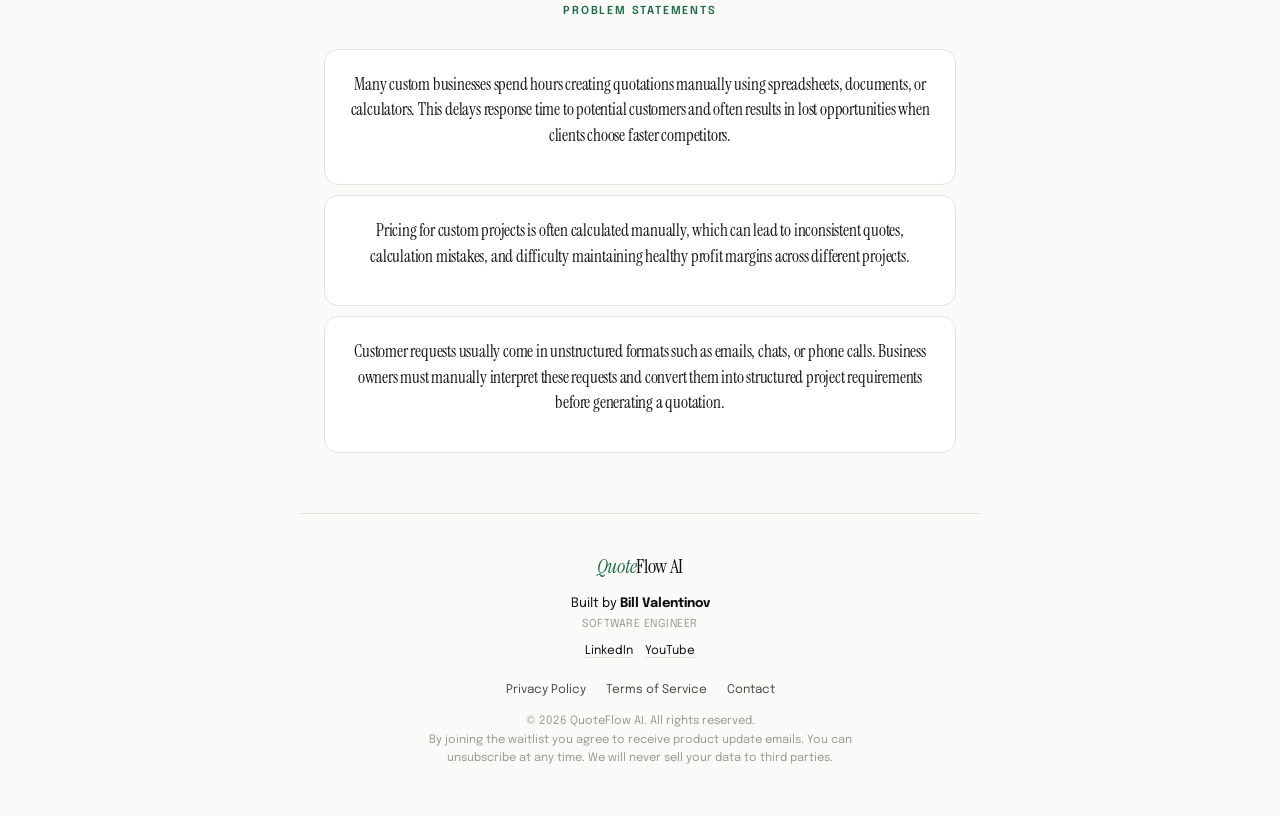
==== commit 01e3e0c5: "feat: change customer chat" ====
--- a/index.html
+++ b/index.html
@@ -671,7 +671,9 @@
           <div class="chat-bubble">
             <div class="msg user">
               <div class="msg-label">Customer</div>
-              "I need 500 custom tote bags, 2-color logo, ready in 10 days."
+              "Hello! I need a custom cabinet made of MDF Board, size 30x60
+              inches. Please include 4 units of Soft-close Hinges. What is the
+              total price?"
             </div>
             <div class="msg ai">
               <div class="msg-label">QuoteFlow AI · 4 seconds later</div>
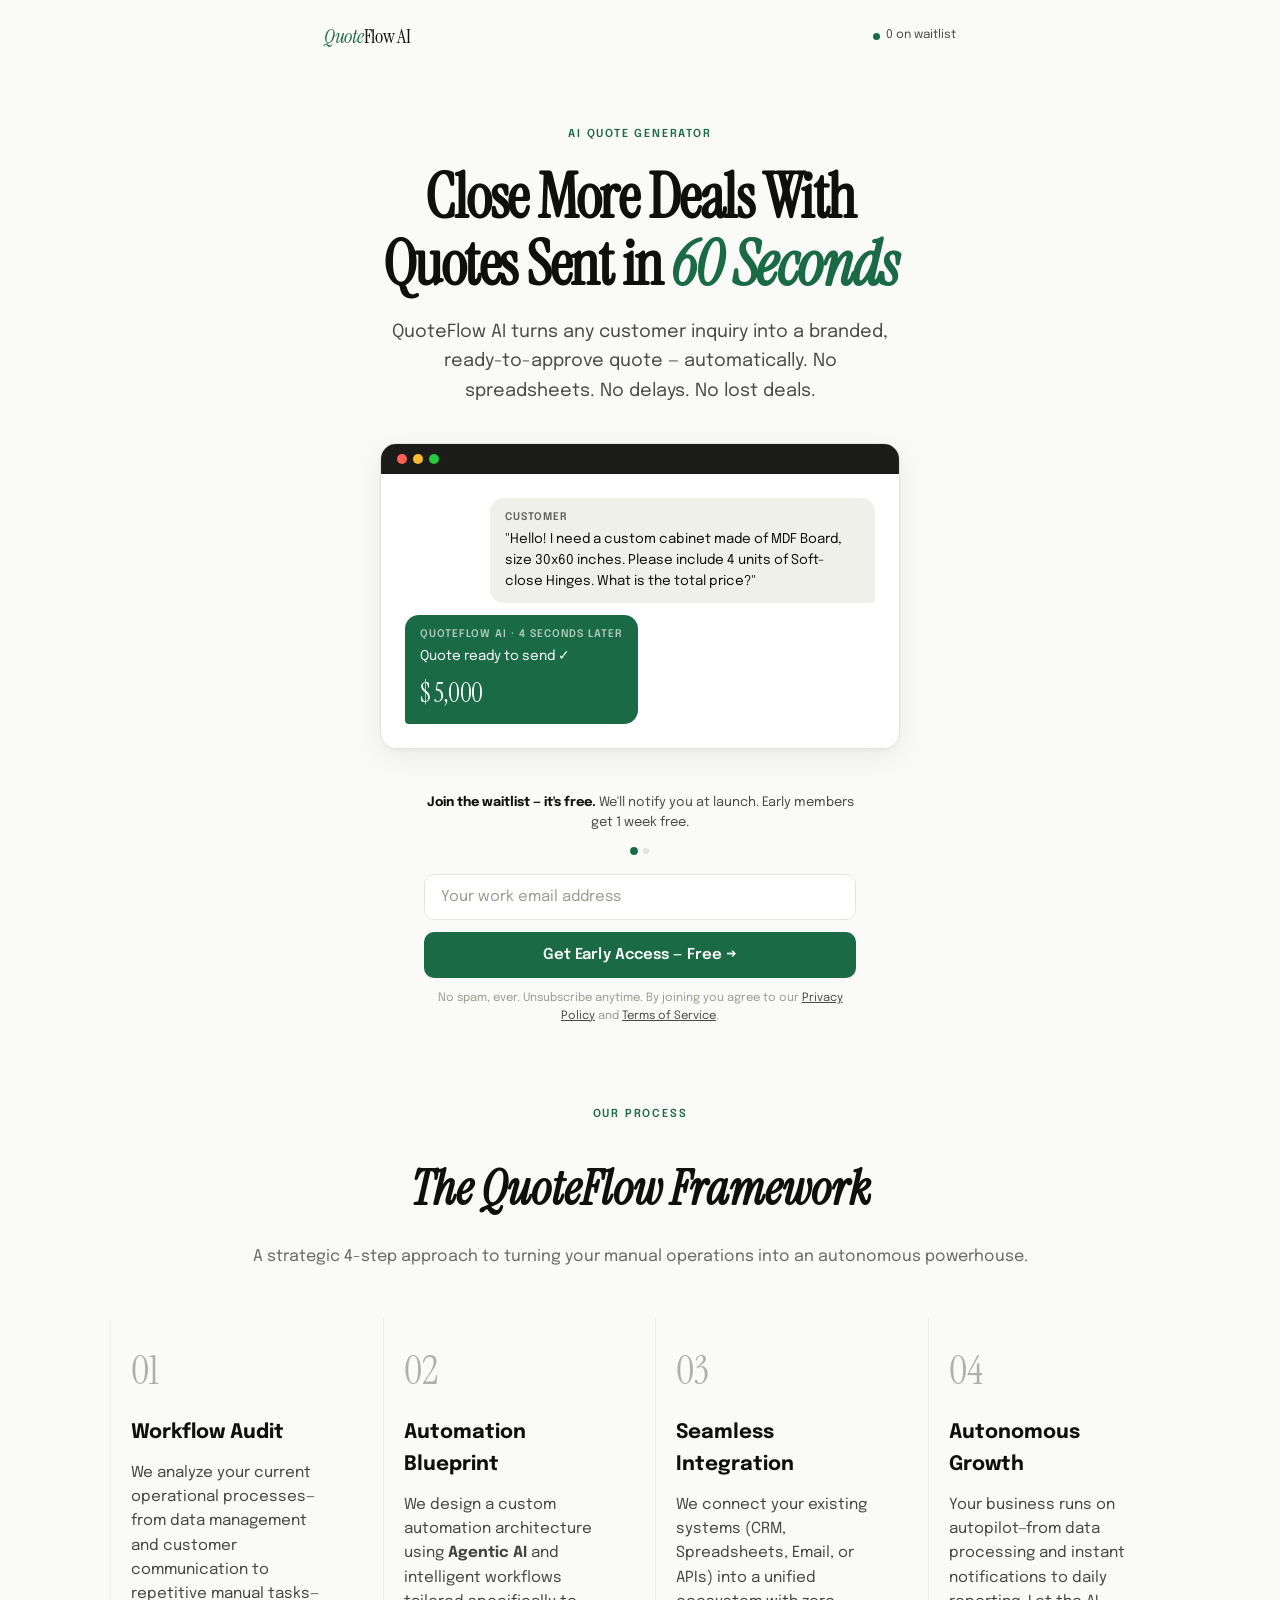
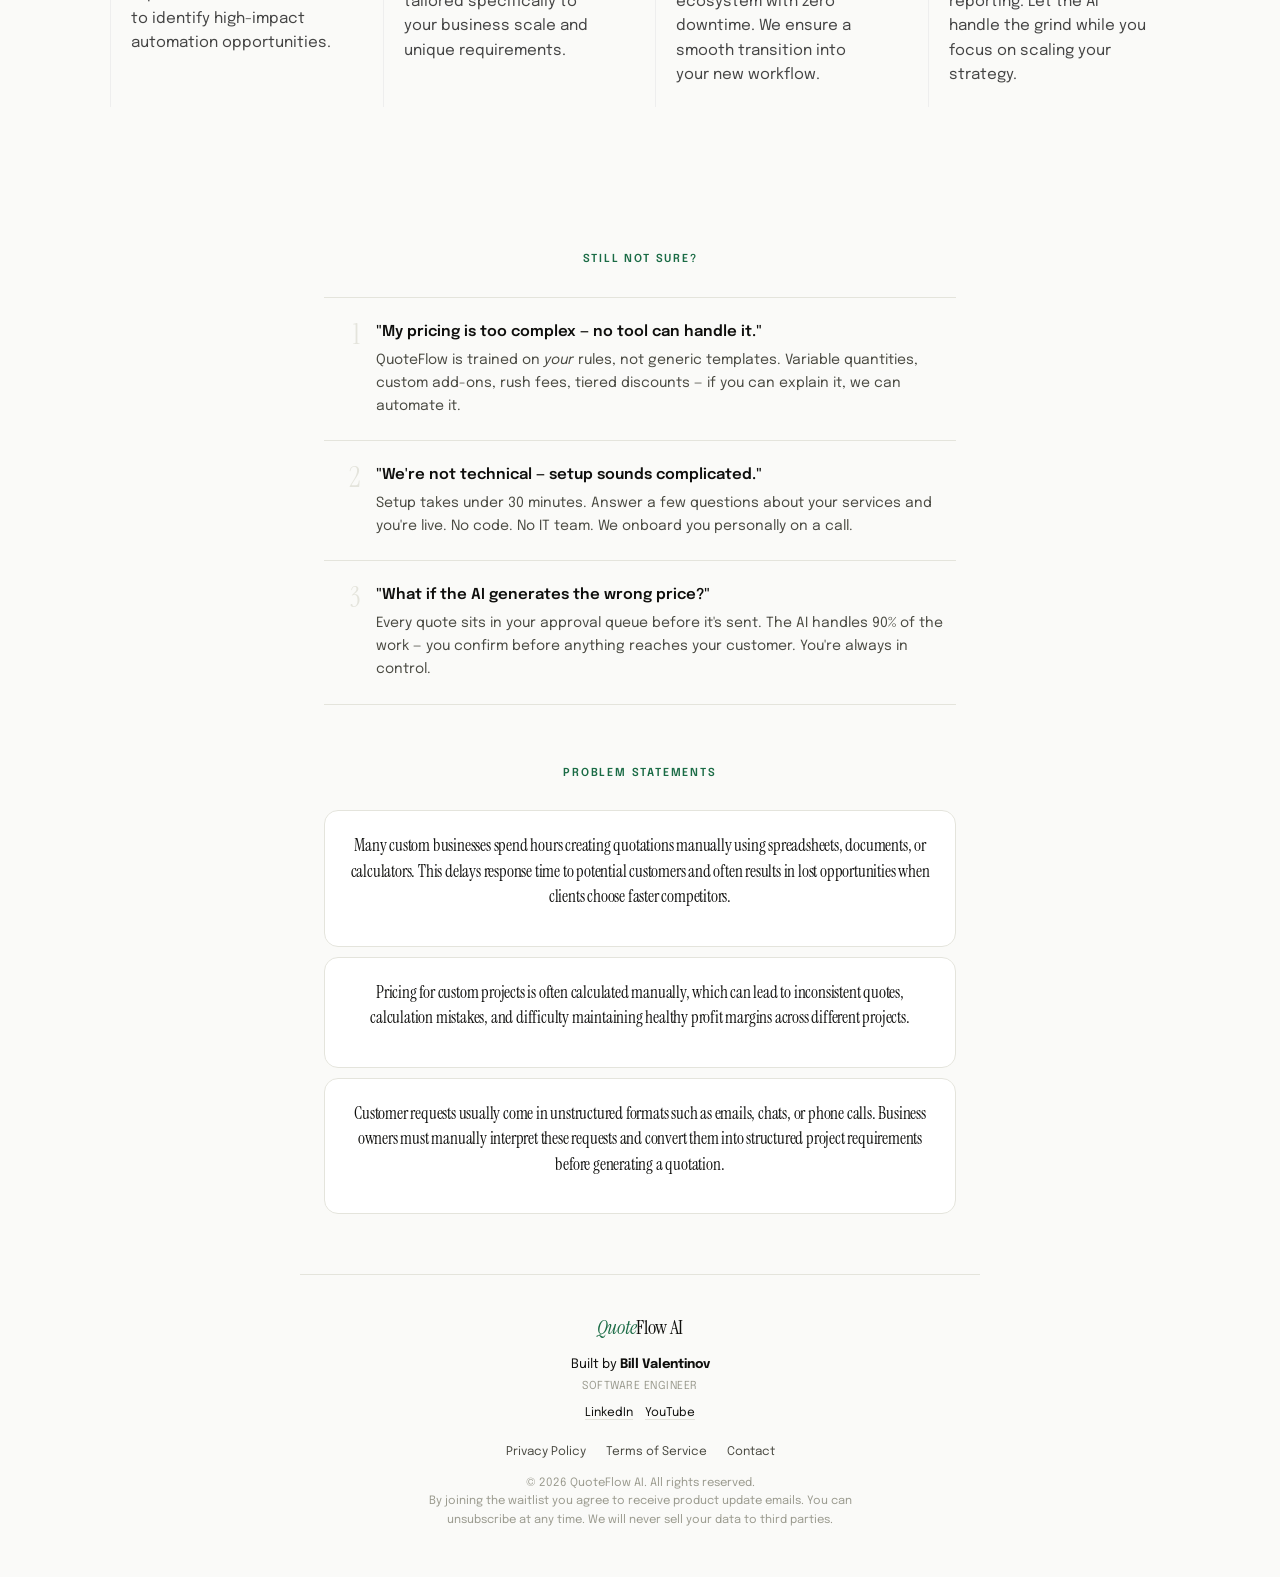
==== commit e45a3382: "feat: add framework, css file, and new logo" ====
--- a/index.html
+++ b/index.html
@@ -15,636 +15,7 @@
     />
     <link rel="icon" type="image/png" href="assets/logo.png" />
 
-    <style>
-      :root {
-        --bg: #fafaf8;
-        --ink: #0f0f0d;
-        --ink2: #4a4a42;
-        --accent: #1a6b45;
-        --accent-light: #e8f5ef;
-        --accent-hover: #155438;
-        --border: #e4e4dc;
-        --surface: #ffffff;
-        --warn: #c0392b;
-        --warn-bg: #fdf2f2;
-      }
-
-      *,
-      *::before,
-      *::after {
-        box-sizing: border-box;
-        margin: 0;
-        padding: 0;
-      }
-      html {
-        font-size: 16px;
-      }
-      body {
-        background: var(--bg);
-        color: var(--ink);
-        font-family: "Epilogue", sans-serif;
-        line-height: 1.6;
-        -webkit-font-smoothing: antialiased;
-      }
-
-      /* ── NAV ── */
-      nav {
-        padding: 20px 24px;
-        display: flex;
-        align-items: center;
-        justify-content: space-between;
-        max-width: 680px;
-        margin: 0 auto;
-      }
-      .logo {
-        font-family: "Instrument Serif", serif;
-        font-size: 20px;
-        color: var(--ink);
-        text-decoration: none;
-        letter-spacing: -0.3px;
-      }
-      .logo em {
-        font-style: italic;
-        color: var(--accent);
-      }
-      .nav-count {
-        font-size: 12px;
-        color: var(--ink2);
-        display: flex;
-        align-items: center;
-        gap: 6px;
-      }
-      .dot {
-        width: 7px;
-        height: 7px;
-        border-radius: 50%;
-        background: var(--accent);
-        animation: blink 2s ease infinite;
-      }
-      @keyframes blink {
-        0%,
-        100% {
-          opacity: 1;
-        }
-        50% {
-          opacity: 0.3;
-        }
-      }
-
-      /* ── HERO ── */
-      .hero {
-        max-width: 680px;
-        margin: 0 auto;
-        padding: 48px 24px 0;
-        text-align: center;
-      }
-      .eyebrow {
-        display: inline-block;
-        font-size: 11px;
-        font-weight: 600;
-        letter-spacing: 1.8px;
-        text-transform: uppercase;
-        color: var(--accent);
-        margin-bottom: 20px;
-        animation: fadeUp 0.5s ease both;
-      }
-      h1 {
-        font-family: "Instrument Serif", serif;
-        font-size: clamp(38px, 7vw, 62px);
-        line-height: 1.08;
-        letter-spacing: -1.5px;
-        color: var(--ink);
-        margin-bottom: 20px;
-        animation: fadeUp 0.5s 0.08s ease both;
-      }
-      h1 em {
-        font-style: italic;
-        color: var(--accent);
-      }
-      .subheadline {
-        font-size: clamp(16px, 2.5vw, 18px);
-        color: var(--ink2);
-        font-weight: 400;
-        max-width: 500px;
-        margin: 0 auto 36px;
-        line-height: 1.65;
-        animation: fadeUp 0.5s 0.16s ease both;
-      }
-
-      /* ── PRODUCT VISUAL ── */
-      .product-visual {
-        margin: 0 auto 44px;
-        max-width: 520px;
-        background: var(--surface);
-        border: 1px solid var(--border);
-        border-radius: 16px;
-        overflow: hidden;
-        box-shadow:
-          0 2px 4px rgba(0, 0, 0, 0.04),
-          0 8px 32px rgba(0, 0, 0, 0.07);
-        animation: fadeUp 0.5s 0.24s ease both;
-      }
-      .visual-bar {
-        background: #1c1c1a;
-        padding: 10px 16px;
-        display: flex;
-        align-items: center;
-        gap: 6px;
-      }
-      .visual-bar span {
-        width: 10px;
-        height: 10px;
-        border-radius: 50%;
-      }
-      .visual-bar span:nth-child(1) {
-        background: #ff5f56;
-      }
-      .visual-bar span:nth-child(2) {
-        background: #ffbd2e;
-      }
-      .visual-bar span:nth-child(3) {
-        background: #27c93f;
-      }
-      .visual-body {
-        padding: 24px;
-        text-align: left;
-      }
-      .chat-bubble {
-        display: flex;
-        flex-direction: column;
-        gap: 12px;
-      }
-      .msg {
-        max-width: 82%;
-        padding: 11px 15px;
-        border-radius: 14px;
-        font-size: 13.5px;
-        line-height: 1.55;
-      }
-      .msg.user {
-        background: #f0f0ea;
-        color: var(--ink);
-        align-self: flex-end;
-        border-bottom-right-radius: 4px;
-      }
-      .msg.ai {
-        background: var(--accent);
-        color: #fff;
-        align-self: flex-start;
-        border-bottom-left-radius: 4px;
-      }
-      .msg-label {
-        font-size: 10.5px;
-        font-weight: 600;
-        text-transform: uppercase;
-        letter-spacing: 1px;
-        opacity: 0.65;
-        margin-bottom: 4px;
-      }
-      .quote-line {
-        font-family: "Instrument Serif", serif;
-        font-size: 26px;
-        display: block;
-        margin-top: 6px;
-        letter-spacing: -0.5px;
-      }
-
-      /* ── FORM ── */
-      .form-wrap {
-        max-width: 480px;
-        margin: 0 auto;
-        padding: 0 24px;
-        animation: fadeUp 0.5s 0.3s ease both;
-      }
-      .form-reason {
-        font-size: 13px;
-        color: var(--ink2);
-        text-align: center;
-        margin-bottom: 16px;
-        line-height: 1.5;
-      }
-      .form-reason strong {
-        color: var(--ink);
-      }
-      .form-step {
-        display: none;
-      }
-      .form-step.active {
-        display: block;
-      }
-      .step-progress {
-        display: flex;
-        justify-content: center;
-        gap: 6px;
-        margin-bottom: 20px;
-      }
-      .step-dot {
-        width: 6px;
-        height: 6px;
-        border-radius: 50%;
-        background: var(--border);
-        transition:
-          background 0.3s,
-          transform 0.3s;
-      }
-      .step-dot.active {
-        background: var(--accent);
-        transform: scale(1.3);
-      }
-      .step-dot.done {
-        background: var(--accent);
-        opacity: 0.4;
-      }
-      .field-group {
-        display: flex;
-        flex-direction: column;
-        gap: 10px;
-        margin-bottom: 12px;
-      }
-      input[type="text"],
-      input[type="email"],
-      select {
-        width: 100%;
-        padding: 14px 16px;
-        font-size: 15px;
-        font-family: "Epilogue", sans-serif;
-        background: var(--surface);
-        border: 1.5px solid var(--border);
-        border-radius: 10px;
-        color: var(--ink);
-        outline: none;
-        transition:
-          border-color 0.2s,
-          box-shadow 0.2s;
-        -webkit-appearance: none;
-        appearance: none;
-      }
-      input::placeholder {
-        color: #9a9a8e;
-      }
-      select {
-        color: #9a9a8e;
-      }
-      select.filled {
-        color: var(--ink);
-      }
-      input:focus,
-      select:focus {
-        border-color: var(--accent);
-        box-shadow: 0 0 0 3px rgba(26, 107, 69, 0.1);
-      }
-      input.error {
-        border-color: var(--warn) !important;
-        box-shadow: 0 0 0 3px rgba(192, 57, 43, 0.08) !important;
-        background: var(--warn-bg);
-      }
-
-      /* Inline field hint (error or helper) */
-      .field-hint {
-        font-size: 12px;
-        margin-top: -4px;
-        padding: 0 4px;
-        line-height: 1.4;
-      }
-      .field-hint.error-hint {
-        color: var(--warn);
-      }
-
-      /* Form-level error banner */
-      .form-error-box {
-        display: none;
-        background: var(--warn-bg);
-        border: 1px solid rgba(192, 57, 43, 0.25);
-        border-radius: 10px;
-        padding: 12px 16px;
-        font-size: 13.5px;
-        color: var(--warn);
-        margin-bottom: 14px;
-        line-height: 1.5;
-        text-align: center;
-      }
-
-      .btn {
-        width: 100%;
-        padding: 15px;
-        background: var(--accent);
-        color: #fff;
-        border: none;
-        border-radius: 10px;
-        font-size: 15px;
-        font-family: "Epilogue", sans-serif;
-        font-weight: 600;
-        cursor: pointer;
-        transition:
-          background 0.2s,
-          transform 0.15s,
-          opacity 0.2s;
-        letter-spacing: 0.1px;
-        display: flex;
-        align-items: center;
-        justify-content: center;
-        gap: 8px;
-      }
-      .btn:hover:not(:disabled) {
-        background: var(--accent-hover);
-        transform: translateY(-1px);
-      }
-      .btn:active:not(:disabled) {
-        transform: translateY(0);
-      }
-      .btn:disabled {
-        opacity: 0.65;
-        cursor: not-allowed;
-      }
-
-      .btn.secondary {
-        background: transparent;
-        color: var(--ink2);
-        font-weight: 500;
-        font-size: 13px;
-        padding: 10px;
-        margin-top: 2px;
-        border: none;
-        cursor: pointer;
-        font-family: "Epilogue", sans-serif;
-        transition: color 0.2s;
-        width: 100%;
-        display: flex;
-        align-items: center;
-        justify-content: center;
-      }
-      .btn.secondary:hover:not(:disabled) {
-        color: var(--ink);
-        background: transparent;
-        transform: none;
-      }
-
-      /* Spinner */
-      .spinner {
-        width: 15px;
-        height: 15px;
-        border: 2px solid rgba(255, 255, 255, 0.35);
-        border-top-color: #fff;
-        border-radius: 50%;
-        animation: spin 0.7s linear infinite;
-        flex-shrink: 0;
-      }
-      .btn.secondary .spinner {
-        border-color: rgba(0, 0, 0, 0.2);
-        border-top-color: var(--ink2);
-      }
-      @keyframes spin {
-        to {
-          transform: rotate(360deg);
-        }
-      }
-
-      .privacy-note {
-        text-align: center;
-        font-size: 11.5px;
-        color: #9a9a8e;
-        margin-top: 12px;
-        line-height: 1.55;
-      }
-      .privacy-note a {
-        color: var(--ink2);
-        text-decoration: underline;
-      }
-
-      /* ── BELOW FOLD ── */
-      .below-fold {
-        max-width: 680px;
-        margin: 0 auto;
-        padding: 64px 24px 0;
-      }
-      .section-label {
-        font-size: 11px;
-        font-weight: 600;
-        letter-spacing: 1.8px;
-        text-transform: uppercase;
-        color: var(--accent);
-        margin-bottom: 28px;
-        text-align: center;
-      }
-
-      /* Objections */
-      .objections {
-        margin-bottom: 60px;
-      }
-      .obj-list {
-        display: flex;
-        flex-direction: column;
-      }
-      .obj-item {
-        display: grid;
-        grid-template-columns: 36px 1fr;
-        gap: 16px;
-        padding: 22px 0;
-        border-bottom: 1px solid var(--border);
-        align-items: start;
-      }
-      .obj-item:first-child {
-        border-top: 1px solid var(--border);
-      }
-      .obj-num {
-        font-family: "Instrument Serif", serif;
-        font-size: 28px;
-        color: var(--border);
-        line-height: 1.1;
-        text-align: right;
-      }
-      .obj-content h3 {
-        font-size: 15px;
-        font-weight: 600;
-        margin-bottom: 5px;
-      }
-      .obj-content p {
-        font-size: 14px;
-        color: var(--ink2);
-        line-height: 1.65;
-      }
-
-      /* Social proof */
-      .social-proof {
-        margin-bottom: 60px;
-      }
-      .problem-statement {
-        background: var(--surface);
-        border: 1px solid var(--border);
-        border-radius: 14px;
-        padding: 22px 24px;
-        margin-bottom: 10px;
-      }
-      .problem-statement blockquote {
-        font-family: "Instrument Serif", serif;
-        text-align: center;
-        font-size: 17px;
-        line-height: 1.5;
-        color: var(--ink);
-        margin-bottom: 14px;
-        letter-spacing: -0.2px;
-      }
-
-      /* ── SUCCESS ── */
-      .success-state {
-        display: none;
-        text-align: center;
-        padding: 36px 24px;
-        max-width: 480px;
-        margin: 0 auto;
-      }
-      .success-icon {
-        width: 52px;
-        height: 52px;
-        background: var(--accent-light);
-        border-radius: 50%;
-        display: flex;
-        align-items: center;
-        justify-content: center;
-        font-size: 22px;
-        margin: 0 auto 18px;
-        color: var(--accent);
-      }
-      .success-state h2 {
-        font-family: "Instrument Serif", serif;
-        font-size: 28px;
-        letter-spacing: -0.5px;
-        margin-bottom: 10px;
-      }
-      .success-state p {
-        font-size: 15px;
-        color: var(--ink2);
-        max-width: 340px;
-        margin: 0 auto 20px;
-        line-height: 1.6;
-      }
-      .share-row {
-        display: flex;
-        gap: 10px;
-        justify-content: center;
-        flex-wrap: wrap;
-        margin-top: 18px;
-      }
-      .share-btn {
-        padding: 9px 18px;
-        border-radius: 8px;
-        font-size: 13px;
-        font-weight: 600;
-        font-family: "Epilogue", sans-serif;
-        cursor: pointer;
-        border: 1.5px solid var(--border);
-        background: transparent;
-        color: var(--ink2);
-        transition: border-color 0.2s;
-      }
-      .share-btn:hover {
-        border-color: var(--ink);
-      }
-
-      /* ── FOOTER ── */
-      footer {
-        max-width: 680px;
-        margin: 0 auto;
-        padding: 36px 24px 48px;
-        border-top: 1px solid var(--border);
-        display: flex;
-        flex-direction: column;
-        align-items: center;
-        gap: 12px;
-        text-align: center;
-      }
-      .footer-links {
-        display: flex;
-        gap: 20px;
-        flex-wrap: wrap;
-        justify-content: center;
-      }
-      .footer-links a {
-        font-size: 12px;
-        color: var(--ink2);
-        text-decoration: none;
-        transition: color 0.2s;
-      }
-      .footer-links a:hover {
-        color: var(--ink);
-      }
-      footer p {
-        font-size: 11.5px;
-        color: #9a9a8e;
-        line-height: 1.6;
-        max-width: 480px;
-      }
-
-      .built-by {
-        font-size: 13px;
-        color: var(--ink);
-        margin-bottom: 8px;
-      }
-      .built-by .role {
-        display: block;
-        font-size: 11px;
-        color: #9a9a8e;
-        margin-top: 2px;
-        text-transform: uppercase;
-        letter-spacing: 0.5px;
-      }
-      .personal-links {
-        display: flex;
-        gap: 12px;
-        justify-content: center;
-        margin-top: 8px;
-      }
-      .personal-links a {
-        font-size: 12px;
-        color: var(--ink);
-        text-decoration: underline;
-        text-decoration-color: var(--border);
-        text-underline-offset: 3px;
-        transition: all 0.2s;
-      }
-      .personal-links a:hover {
-        text-decoration-color: var(--ink);
-        opacity: 0.8;
-      }
-
-      /* ── ANIMATIONS ── */
-      @keyframes fadeUp {
-        from {
-          opacity: 0;
-          transform: translateY(16px);
-        }
-        to {
-          opacity: 1;
-          transform: translateY(0);
-        }
-      }
-      .reveal {
-        opacity: 0;
-        transform: translateY(18px);
-        transition:
-          opacity 0.55s ease,
-          transform 0.55s ease;
-      }
-      .reveal.in {
-        opacity: 1;
-        transform: translateY(0);
-      }
-
-      /* ── RESPONSIVE ── */
-      @media (max-width: 480px) {
-        h1 {
-          font-size: 36px;
-          letter-spacing: -1px;
-        }
-        .visual-body {
-          padding: 18px;
-        }
-        .obj-item {
-          grid-template-columns: 28px 1fr;
-          gap: 12px;
-        }
-      }
-    </style>
+    <link rel="stylesheet" href="styles/index.css" />
   </head>
   <body>
     <!-- NAV -->
@@ -689,7 +60,7 @@
     <div class="form-wrap" id="form-wrap">
       <p class="form-reason">
         <strong>Join the waitlist — it's free.</strong> We'll notify you at
-        launch. Early members get 3 months free.
+        launch. Early members get 1 week free.
       </p>
 
       <div class="step-progress">
@@ -755,7 +126,7 @@
       <h2>You're on the list.</h2>
       <p>
         We'll email you the moment early access opens. Early members get
-        <strong>3 months free</strong>.
+        <strong>1 week free</strong>.
       </p>
       <div class="share-row">
         <button class="share-btn" onclick="shareTwitter()">Share on X</button>
@@ -764,6 +135,58 @@
         </button>
       </div>
     </div>
+
+    <!-- FRAMEWORK -->
+    <section class="framework reveal">
+      <div class="section-label">Our Process</div>
+      <h2 class="section-title">The QuoteFlow Framework</h2>
+      <p class="section-subtitle">
+        A strategic 4-step approach to turning your manual operations into an
+        autonomous powerhouse.
+      </p>
+
+      <div class="framework-grid">
+        <div class="framework-item">
+          <div class="step-num">01</div>
+          <h3>Workflow Audit</h3>
+          <p>
+            We analyze your current operational processes—from data management
+            and customer communication to repetitive manual tasks—to identify
+            high-impact automation opportunities.
+          </p>
+        </div>
+
+        <div class="framework-item">
+          <div class="step-num">02</div>
+          <h3>Automation Blueprint</h3>
+          <p>
+            We design a custom automation architecture using
+            <strong>Agentic AI</strong> and intelligent workflows tailored
+            specifically to your business scale and unique requirements.
+          </p>
+        </div>
+
+        <div class="framework-item">
+          <div class="step-num">03</div>
+          <h3>Seamless Integration</h3>
+          <p>
+            We connect your existing systems (CRM, Spreadsheets, Email, or APIs)
+            into a unified ecosystem with zero downtime. We ensure a smooth
+            transition into your new workflow.
+          </p>
+        </div>
+
+        <div class="framework-item">
+          <div class="step-num">04</div>
+          <h3>Autonomous Growth</h3>
+          <p>
+            Your business runs on autopilot—from data processing and instant
+            notifications to daily reporting. Let the AI handle the grind while
+            you focus on scaling your strategy.
+          </p>
+        </div>
+      </div>
+    </section>
 
     <!-- BELOW FOLD -->
     <div class="below-fold">
--- a/styles/index.css
+++ b/styles/index.css
@@ -0,0 +1,681 @@
+:root {
+  --bg: #fafaf8;
+  --ink: #0f0f0d;
+  --ink2: #4a4a42;
+  --accent: #1a6b45;
+  --accent-light: #e8f5ef;
+  --accent-hover: #155438;
+  --border: #e4e4dc;
+  --surface: #ffffff;
+  --warn: #c0392b;
+  --warn-bg: #fdf2f2;
+}
+
+*,
+*::before,
+*::after {
+  box-sizing: border-box;
+  margin: 0;
+  padding: 0;
+}
+html {
+  font-size: 16px;
+}
+body {
+  background: var(--bg);
+  color: var(--ink);
+  font-family: "Epilogue", sans-serif;
+  line-height: 1.6;
+  -webkit-font-smoothing: antialiased;
+}
+
+/* ── NAV ── */
+nav {
+  padding: 20px 24px;
+  display: flex;
+  align-items: center;
+  justify-content: space-between;
+  max-width: 680px;
+  margin: 0 auto;
+}
+.logo {
+  font-family: "Instrument Serif", serif;
+  font-size: 20px;
+  color: var(--ink);
+  text-decoration: none;
+  letter-spacing: -0.3px;
+}
+.logo em {
+  font-style: italic;
+  color: var(--accent);
+}
+.nav-count {
+  font-size: 12px;
+  color: var(--ink2);
+  display: flex;
+  align-items: center;
+  gap: 6px;
+}
+.dot {
+  width: 7px;
+  height: 7px;
+  border-radius: 50%;
+  background: var(--accent);
+  animation: blink 2s ease infinite;
+}
+@keyframes blink {
+  0%,
+  100% {
+    opacity: 1;
+  }
+  50% {
+    opacity: 0.3;
+  }
+}
+
+/* ── HERO ── */
+.hero {
+  max-width: 680px;
+  margin: 0 auto;
+  padding: 48px 24px 0;
+  text-align: center;
+}
+.eyebrow {
+  display: inline-block;
+  font-size: 11px;
+  font-weight: 600;
+  letter-spacing: 1.8px;
+  text-transform: uppercase;
+  color: var(--accent);
+  margin-bottom: 20px;
+  animation: fadeUp 0.5s ease both;
+}
+h1 {
+  font-family: "Instrument Serif", serif;
+  font-size: clamp(38px, 7vw, 62px);
+  line-height: 1.08;
+  letter-spacing: -1.5px;
+  color: var(--ink);
+  margin-bottom: 20px;
+  animation: fadeUp 0.5s 0.08s ease both;
+}
+h1 em {
+  font-style: italic;
+  color: var(--accent);
+}
+.subheadline {
+  font-size: clamp(16px, 2.5vw, 18px);
+  color: var(--ink2);
+  font-weight: 400;
+  max-width: 500px;
+  margin: 0 auto 36px;
+  line-height: 1.65;
+  animation: fadeUp 0.5s 0.16s ease both;
+}
+
+/* ── PRODUCT VISUAL ── */
+.product-visual {
+  margin: 0 auto 44px;
+  max-width: 520px;
+  background: var(--surface);
+  border: 1px solid var(--border);
+  border-radius: 16px;
+  overflow: hidden;
+  box-shadow:
+    0 2px 4px rgba(0, 0, 0, 0.04),
+    0 8px 32px rgba(0, 0, 0, 0.07);
+  animation: fadeUp 0.5s 0.24s ease both;
+}
+.visual-bar {
+  background: #1c1c1a;
+  padding: 10px 16px;
+  display: flex;
+  align-items: center;
+  gap: 6px;
+}
+.visual-bar span {
+  width: 10px;
+  height: 10px;
+  border-radius: 50%;
+}
+.visual-bar span:nth-child(1) {
+  background: #ff5f56;
+}
+.visual-bar span:nth-child(2) {
+  background: #ffbd2e;
+}
+.visual-bar span:nth-child(3) {
+  background: #27c93f;
+}
+.visual-body {
+  padding: 24px;
+  text-align: left;
+}
+.chat-bubble {
+  display: flex;
+  flex-direction: column;
+  gap: 12px;
+}
+.msg {
+  max-width: 82%;
+  padding: 11px 15px;
+  border-radius: 14px;
+  font-size: 13.5px;
+  line-height: 1.55;
+}
+.msg.user {
+  background: #f0f0ea;
+  color: var(--ink);
+  align-self: flex-end;
+  border-bottom-right-radius: 4px;
+}
+.msg.ai {
+  background: var(--accent);
+  color: #fff;
+  align-self: flex-start;
+  border-bottom-left-radius: 4px;
+}
+.msg-label {
+  font-size: 10.5px;
+  font-weight: 600;
+  text-transform: uppercase;
+  letter-spacing: 1px;
+  opacity: 0.65;
+  margin-bottom: 4px;
+}
+.quote-line {
+  font-family: "Instrument Serif", serif;
+  font-size: 26px;
+  display: block;
+  margin-top: 6px;
+  letter-spacing: -0.5px;
+}
+
+/* ── FORM ── */
+.form-wrap {
+  max-width: 480px;
+  margin: 0 auto;
+  padding: 0 24px;
+  animation: fadeUp 0.5s 0.3s ease both;
+}
+.form-reason {
+  font-size: 13px;
+  color: var(--ink2);
+  text-align: center;
+  margin-bottom: 16px;
+  line-height: 1.5;
+}
+.form-reason strong {
+  color: var(--ink);
+}
+.form-step {
+  display: none;
+}
+.form-step.active {
+  display: block;
+}
+.step-progress {
+  display: flex;
+  justify-content: center;
+  gap: 6px;
+  margin-bottom: 20px;
+}
+.step-dot {
+  width: 6px;
+  height: 6px;
+  border-radius: 50%;
+  background: var(--border);
+  transition:
+    background 0.3s,
+    transform 0.3s;
+}
+.step-dot.active {
+  background: var(--accent);
+  transform: scale(1.3);
+}
+.step-dot.done {
+  background: var(--accent);
+  opacity: 0.4;
+}
+.field-group {
+  display: flex;
+  flex-direction: column;
+  gap: 10px;
+  margin-bottom: 12px;
+}
+input[type="text"],
+input[type="email"],
+select {
+  width: 100%;
+  padding: 14px 16px;
+  font-size: 15px;
+  font-family: "Epilogue", sans-serif;
+  background: var(--surface);
+  border: 1.5px solid var(--border);
+  border-radius: 10px;
+  color: var(--ink);
+  outline: none;
+  transition:
+    border-color 0.2s,
+    box-shadow 0.2s;
+  -webkit-appearance: none;
+  appearance: none;
+}
+input::placeholder {
+  color: #9a9a8e;
+}
+select {
+  color: #9a9a8e;
+}
+select.filled {
+  color: var(--ink);
+}
+input:focus,
+select:focus {
+  border-color: var(--accent);
+  box-shadow: 0 0 0 3px rgba(26, 107, 69, 0.1);
+}
+input.error {
+  border-color: var(--warn) !important;
+  box-shadow: 0 0 0 3px rgba(192, 57, 43, 0.08) !important;
+  background: var(--warn-bg);
+}
+
+/* Inline field hint (error or helper) */
+.field-hint {
+  font-size: 12px;
+  margin-top: -4px;
+  padding: 0 4px;
+  line-height: 1.4;
+}
+.field-hint.error-hint {
+  color: var(--warn);
+}
+
+/* Form-level error banner */
+.form-error-box {
+  display: none;
+  background: var(--warn-bg);
+  border: 1px solid rgba(192, 57, 43, 0.25);
+  border-radius: 10px;
+  padding: 12px 16px;
+  font-size: 13.5px;
+  color: var(--warn);
+  margin-bottom: 14px;
+  line-height: 1.5;
+  text-align: center;
+}
+
+.btn {
+  width: 100%;
+  padding: 15px;
+  background: var(--accent);
+  color: #fff;
+  border: none;
+  border-radius: 10px;
+  font-size: 15px;
+  font-family: "Epilogue", sans-serif;
+  font-weight: 600;
+  cursor: pointer;
+  transition:
+    background 0.2s,
+    transform 0.15s,
+    opacity 0.2s;
+  letter-spacing: 0.1px;
+  display: flex;
+  align-items: center;
+  justify-content: center;
+  gap: 8px;
+}
+.btn:hover:not(:disabled) {
+  background: var(--accent-hover);
+  transform: translateY(-1px);
+}
+.btn:active:not(:disabled) {
+  transform: translateY(0);
+}
+.btn:disabled {
+  opacity: 0.65;
+  cursor: not-allowed;
+}
+
+.btn.secondary {
+  background: transparent;
+  color: var(--ink2);
+  font-weight: 500;
+  font-size: 13px;
+  padding: 10px;
+  margin-top: 2px;
+  border: none;
+  cursor: pointer;
+  font-family: "Epilogue", sans-serif;
+  transition: color 0.2s;
+  width: 100%;
+  display: flex;
+  align-items: center;
+  justify-content: center;
+}
+.btn.secondary:hover:not(:disabled) {
+  color: var(--ink);
+  background: transparent;
+  transform: none;
+}
+
+/* Spinner */
+.spinner {
+  width: 15px;
+  height: 15px;
+  border: 2px solid rgba(255, 255, 255, 0.35);
+  border-top-color: #fff;
+  border-radius: 50%;
+  animation: spin 0.7s linear infinite;
+  flex-shrink: 0;
+}
+.btn.secondary .spinner {
+  border-color: rgba(0, 0, 0, 0.2);
+  border-top-color: var(--ink2);
+}
+@keyframes spin {
+  to {
+    transform: rotate(360deg);
+  }
+}
+
+.privacy-note {
+  text-align: center;
+  font-size: 11.5px;
+  color: #9a9a8e;
+  margin-top: 12px;
+  line-height: 1.55;
+}
+.privacy-note a {
+  color: var(--ink2);
+  text-decoration: underline;
+}
+
+/* ── BELOW FOLD ── */
+.below-fold {
+  max-width: 680px;
+  margin: 0 auto;
+  padding: 64px 24px 0;
+}
+.section-label {
+  font-size: 11px;
+  font-weight: 600;
+  letter-spacing: 1.8px;
+  text-transform: uppercase;
+  color: var(--accent);
+  margin-bottom: 28px;
+  text-align: center;
+}
+
+/* Objections */
+.objections {
+  margin-bottom: 60px;
+}
+.obj-list {
+  display: flex;
+  flex-direction: column;
+}
+.obj-item {
+  display: grid;
+  grid-template-columns: 36px 1fr;
+  gap: 16px;
+  padding: 22px 0;
+  border-bottom: 1px solid var(--border);
+  align-items: start;
+}
+.obj-item:first-child {
+  border-top: 1px solid var(--border);
+}
+.obj-num {
+  font-family: "Instrument Serif", serif;
+  font-size: 28px;
+  color: var(--border);
+  line-height: 1.1;
+  text-align: right;
+}
+.obj-content h3 {
+  font-size: 15px;
+  font-weight: 600;
+  margin-bottom: 5px;
+}
+.obj-content p {
+  font-size: 14px;
+  color: var(--ink2);
+  line-height: 1.65;
+}
+
+/* Social proof */
+.social-proof {
+  margin-bottom: 60px;
+}
+.problem-statement {
+  background: var(--surface);
+  border: 1px solid var(--border);
+  border-radius: 14px;
+  padding: 22px 24px;
+  margin-bottom: 10px;
+}
+.problem-statement blockquote {
+  font-family: "Instrument Serif", serif;
+  text-align: center;
+  font-size: 17px;
+  line-height: 1.5;
+  color: var(--ink);
+  margin-bottom: 14px;
+  letter-spacing: -0.2px;
+}
+
+/* ── SUCCESS ── */
+.success-state {
+  display: none;
+  text-align: center;
+  padding: 36px 24px;
+  max-width: 480px;
+  margin: 0 auto;
+}
+.success-icon {
+  width: 52px;
+  height: 52px;
+  background: var(--accent-light);
+  border-radius: 50%;
+  display: flex;
+  align-items: center;
+  justify-content: center;
+  font-size: 22px;
+  margin: 0 auto 18px;
+  color: var(--accent);
+}
+.success-state h2 {
+  font-family: "Instrument Serif", serif;
+  font-size: 28px;
+  letter-spacing: -0.5px;
+  margin-bottom: 10px;
+}
+.success-state p {
+  font-size: 15px;
+  color: var(--ink2);
+  max-width: 340px;
+  margin: 0 auto 20px;
+  line-height: 1.6;
+}
+.share-row {
+  display: flex;
+  gap: 10px;
+  justify-content: center;
+  flex-wrap: wrap;
+  margin-top: 18px;
+}
+.share-btn {
+  padding: 9px 18px;
+  border-radius: 8px;
+  font-size: 13px;
+  font-weight: 600;
+  font-family: "Epilogue", sans-serif;
+  cursor: pointer;
+  border: 1.5px solid var(--border);
+  background: transparent;
+  color: var(--ink2);
+  transition: border-color 0.2s;
+}
+.share-btn:hover {
+  border-color: var(--ink);
+}
+
+/* FRAMEWORK */
+.framework {
+  padding: 80px 20px;
+  max-width: 1100px;
+  margin: 0 auto;
+  text-align: center;
+}
+
+.section-title {
+  font-family: "Instrument Serif", serif;
+  font-size: 3rem;
+  margin-bottom: 1rem;
+  font-style: italic;
+}
+
+.section-subtitle {
+  color: #666;
+  margin-bottom: 3rem;
+}
+
+.framework-grid {
+  display: grid;
+  grid-template-columns: repeat(auto-fit, minmax(240px, 1fr));
+  gap: 30px;
+  text-align: left;
+}
+
+.framework-item {
+  padding: 20px;
+  border-left: 1px solid #eee; /* Garis vertikal tipis untuk memisahkan step */
+}
+
+.step-num {
+  font-family: "Instrument Serif", serif;
+  font-size: 2.5rem;
+  color: #000;
+  margin-bottom: 15px;
+  opacity: 0.3; /* Terlihat elegan tapi tidak mendominasi */
+}
+
+.framework-item h3 {
+  font-family: "Epilogue", sans-serif;
+  font-size: 1.25rem;
+  font-weight: 700;
+  margin-bottom: 12px;
+}
+
+.framework-item p {
+  line-height: 1.6;
+  color: #444;
+  font-size: 0.95rem;
+}
+
+/* ── FOOTER ── */
+footer {
+  max-width: 680px;
+  margin: 0 auto;
+  padding: 36px 24px 48px;
+  border-top: 1px solid var(--border);
+  display: flex;
+  flex-direction: column;
+  align-items: center;
+  gap: 12px;
+  text-align: center;
+}
+.footer-links {
+  display: flex;
+  gap: 20px;
+  flex-wrap: wrap;
+  justify-content: center;
+}
+.footer-links a {
+  font-size: 12px;
+  color: var(--ink2);
+  text-decoration: none;
+  transition: color 0.2s;
+}
+.footer-links a:hover {
+  color: var(--ink);
+}
+footer p {
+  font-size: 11.5px;
+  color: #9a9a8e;
+  line-height: 1.6;
+  max-width: 480px;
+}
+
+.built-by {
+  font-size: 13px;
+  color: var(--ink);
+  margin-bottom: 8px;
+}
+.built-by .role {
+  display: block;
+  font-size: 11px;
+  color: #9a9a8e;
+  margin-top: 2px;
+  text-transform: uppercase;
+  letter-spacing: 0.5px;
+}
+.personal-links {
+  display: flex;
+  gap: 12px;
+  justify-content: center;
+  margin-top: 8px;
+}
+.personal-links a {
+  font-size: 12px;
+  color: var(--ink);
+  text-decoration: underline;
+  text-decoration-color: var(--border);
+  text-underline-offset: 3px;
+  transition: all 0.2s;
+}
+.personal-links a:hover {
+  text-decoration-color: var(--ink);
+  opacity: 0.8;
+}
+
+/* ── ANIMATIONS ── */
+@keyframes fadeUp {
+  from {
+    opacity: 0;
+    transform: translateY(16px);
+  }
+  to {
+    opacity: 1;
+    transform: translateY(0);
+  }
+}
+.reveal {
+  opacity: 0;
+  transform: translateY(18px);
+  transition:
+    opacity 0.55s ease,
+    transform 0.55s ease;
+}
+.reveal.in {
+  opacity: 1;
+  transform: translateY(0);
+}
+
+/* ── RESPONSIVE ── */
+@media (max-width: 480px) {
+  h1 {
+    font-size: 36px;
+    letter-spacing: -1px;
+  }
+  .visual-body {
+    padding: 18px;
+  }
+  .obj-item {
+    grid-template-columns: 28px 1fr;
+    gap: 12px;
+  }
+}
